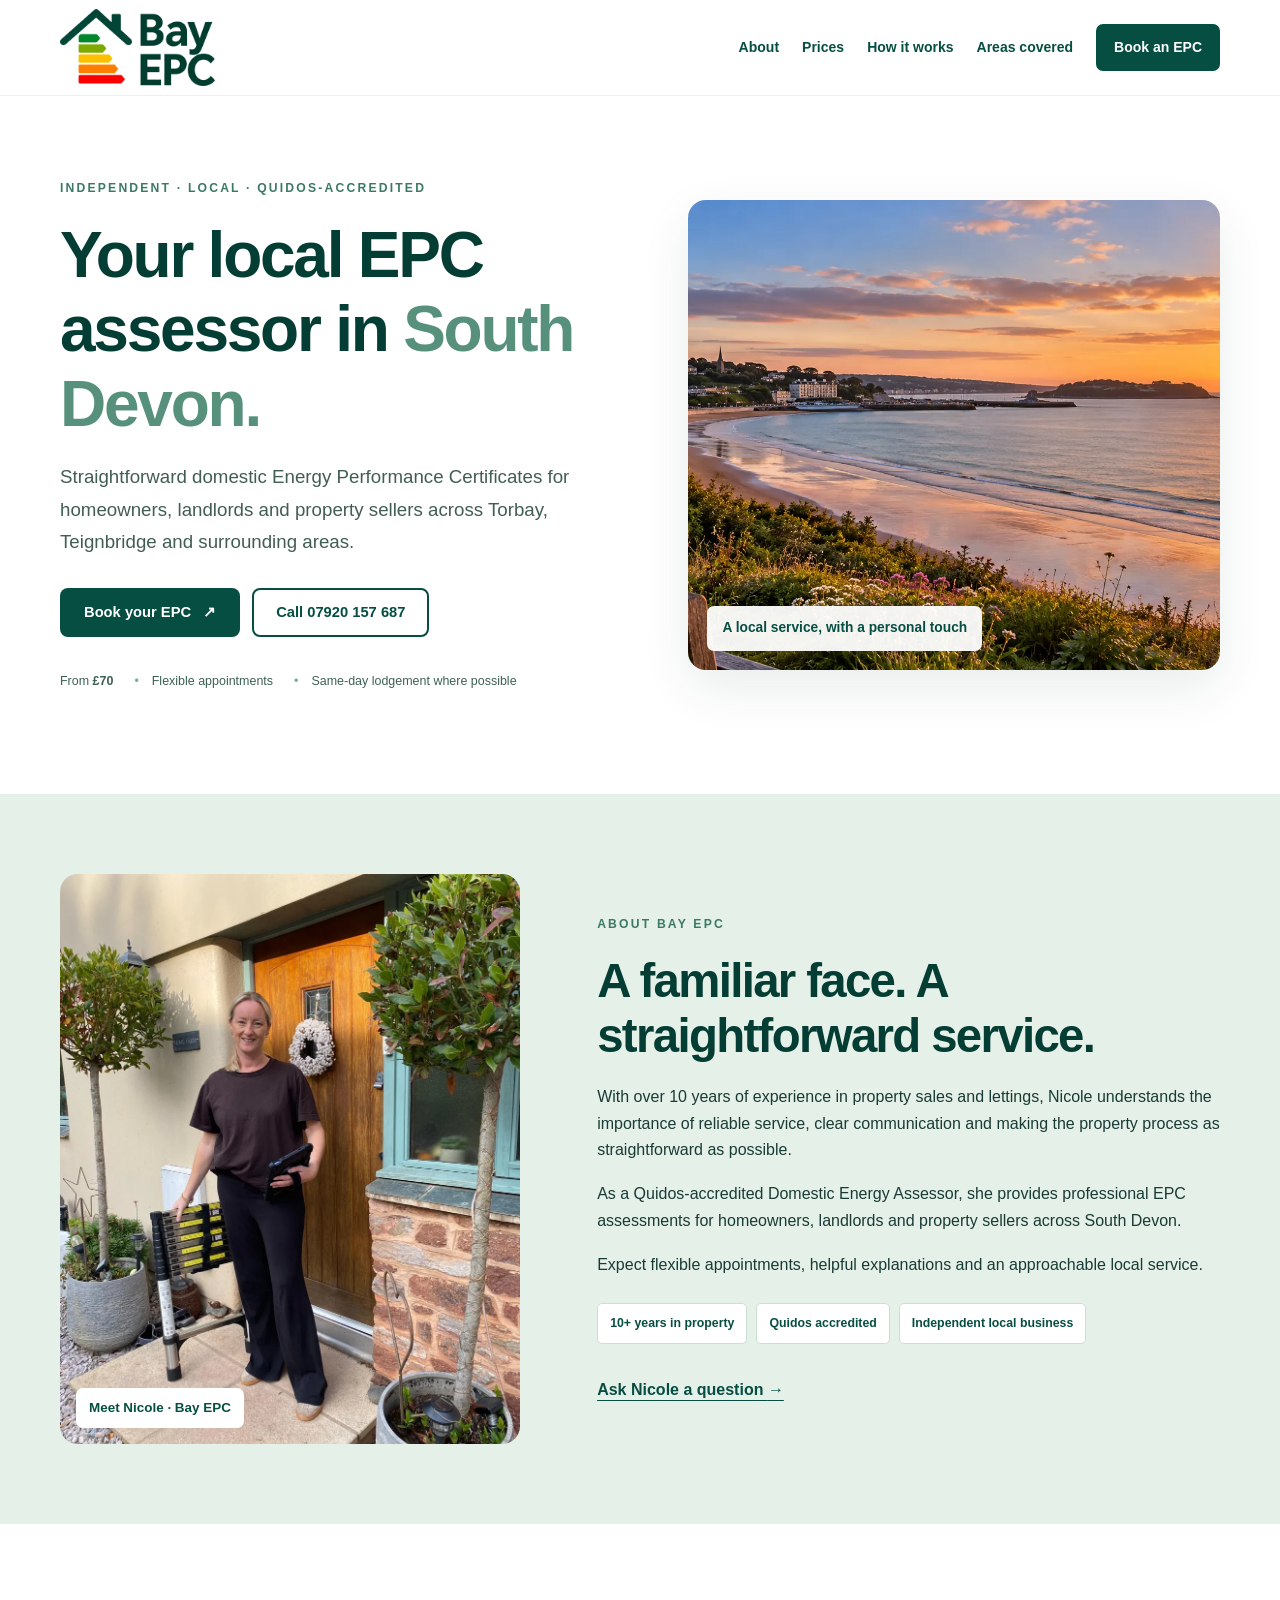
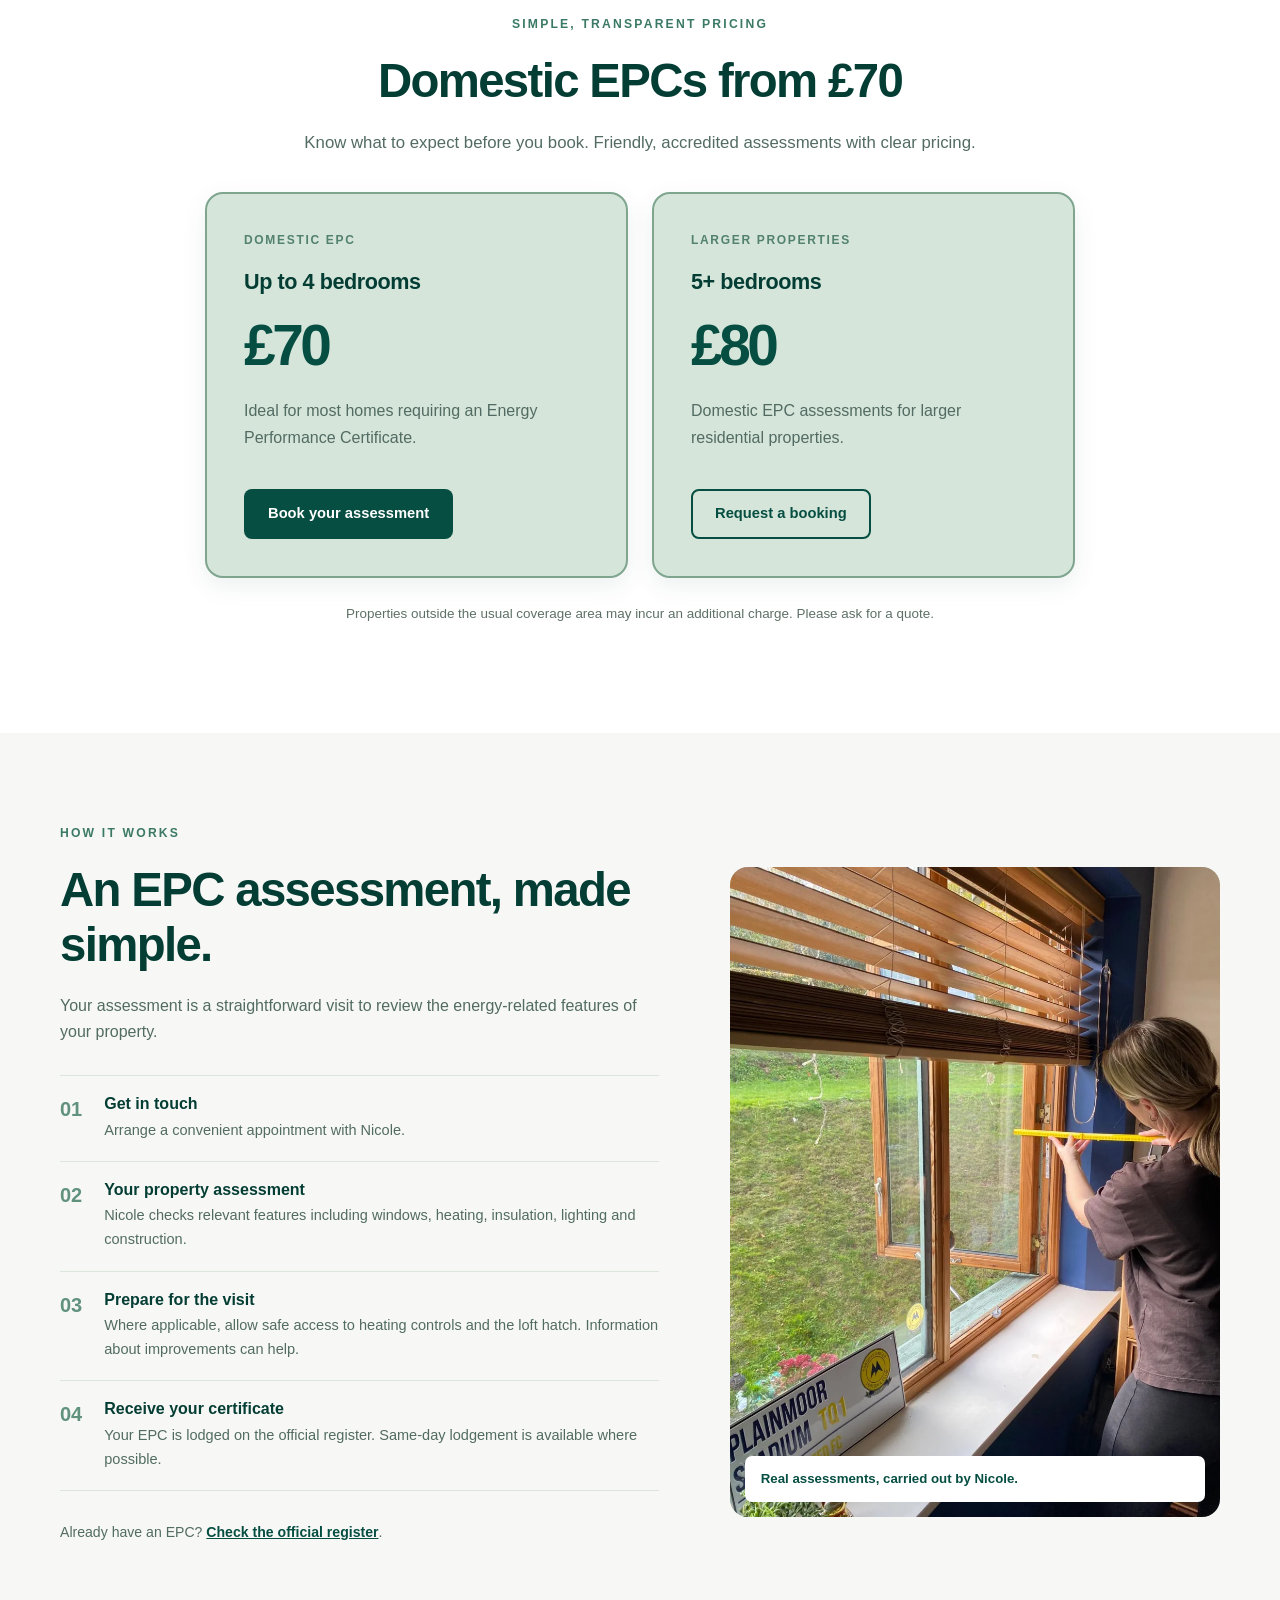
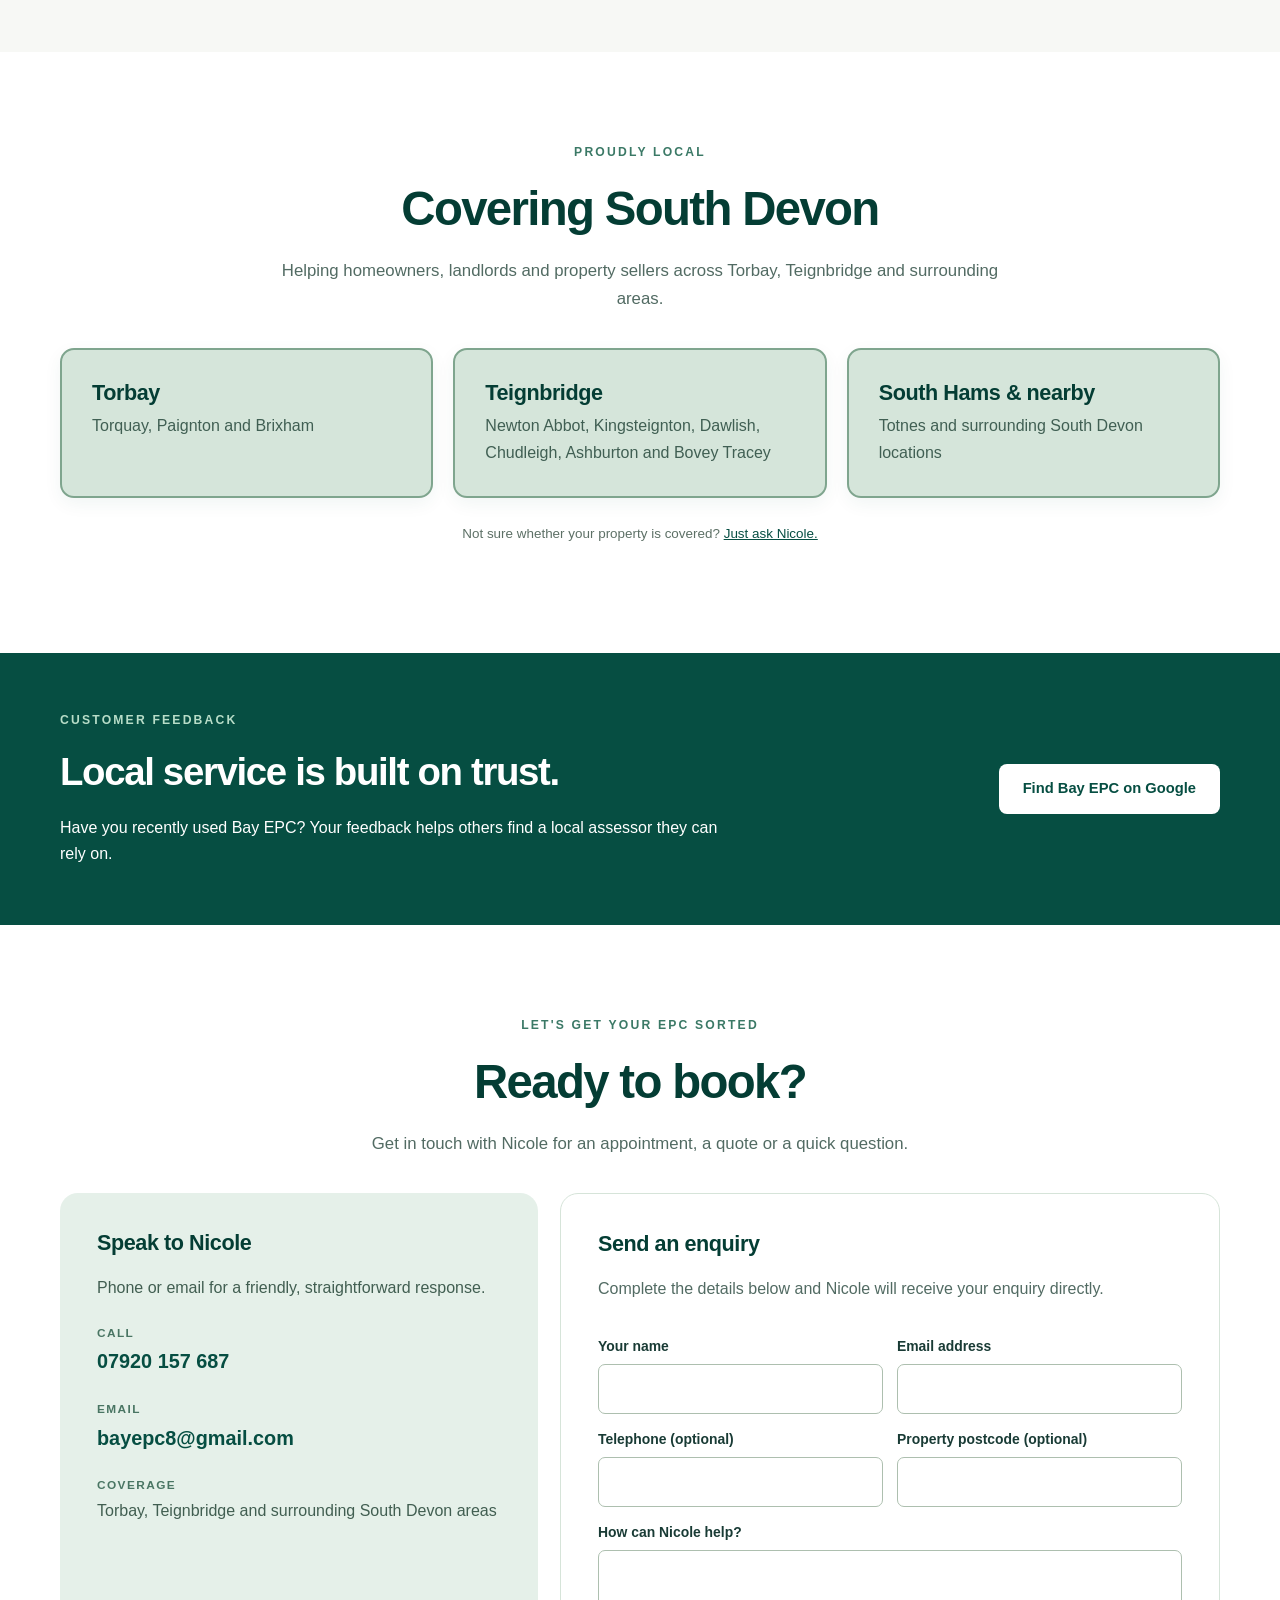
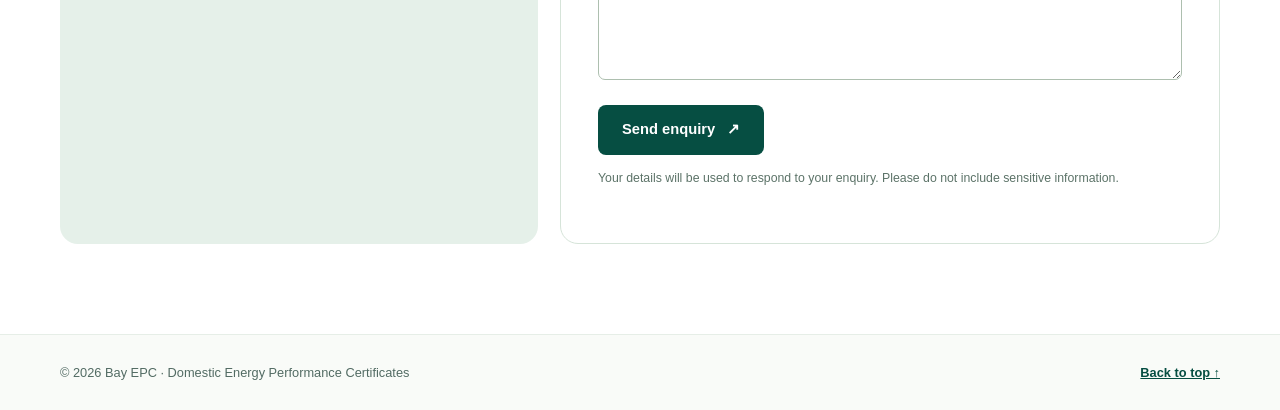
==== index.html @ a76212c8 "Update index.html" ====
<!doctype html>
<html lang="en-GB">
<head>
  <meta charset="utf-8">
  <meta name="viewport" content="width=device-width, initial-scale=1">
  <meta name="description" content="Bay EPC provides friendly, Quidos-accredited domestic Energy Performance Certificate assessments across Torbay, Teignbridge and South Devon. Prices from £70.">
  <meta name="theme-color" content="#064e42">
  <title>Domestic EPC Assessments in South Devon | Bay EPC</title>
  <link rel="icon" href="images/bay-epc-icon.png" type="image/png">
  <link rel="stylesheet" href="style.css?v=4">
</head>
<body>
  <a class="skip-link" href="#main">Skip to content</a>
  <header class="site-header" id="home">
    <div class="container nav-wrap">
      <a class="brand" href="#home" aria-label="Bay EPC, back to top">
        <img src="images/bay-epc-logo.png" alt="Bay EPC" width="255" height="120">
      </a>
      <nav class="nav" aria-label="Main navigation">
        <a href="#about">About</a>
        <a href="#services">Prices</a>
        <a href="#process">How it works</a>
        <a href="#areas">Areas covered</a>
        <a href="#contact" class="nav-cta">Book an EPC</a>
      </nav>
    </div>
  </header>

  <main id="main">
    <section class="hero container" aria-labelledby="hero-title">
      <div class="hero-content">
        <p class="eyebrow">Independent · Local · Quidos-accredited</p>
        <h1 id="hero-title">Your local EPC assessor in <span>South Devon.</span></h1>
        <p class="lead">Straightforward domestic Energy Performance Certificates for homeowners, landlords and property sellers across Torbay, Teignbridge and surrounding areas.</p>
        <div class="button-row">
          <a class="button button-primary" href="#contact">Book your EPC <span aria-hidden="true">↗</span></a>
          <a class="button button-outline" href="tel:07920157687">Call 07920 157 687</a>
        </div>
        <div class="trust-strip" aria-label="Why choose Bay EPC">
          <span>From <strong>£70</strong></span><span>Flexible appointments</span><span>Same-day lodgement where possible</span>
        </div>
      </div>
      <div class="hero-media">
        <img src="images/coastal-placeholder.webp" alt="Illustrative coastal scene, representing Bay EPC's South Devon service area" width="1400" height="788" fetchpriority="high">
        <div class="hero-media-label">A local service, with a personal touch</div>
      </div>
    </section>

    <section class="about-band" id="about" aria-labelledby="about-title">
      <div class="container split-section about-layout">
        <div class="photo-wrap about-photo">
          <img src="images/nicole-epc-assessor.webp" alt="Nicole from Bay EPC with her surveying equipment outside a property" loading="lazy" width="900" height="1200">
          <span class="photo-caption">Meet Nicole · Bay EPC</span>
        </div>
        <div class="split-copy">
          <p class="eyebrow">About Bay EPC</p>
          <h2 id="about-title">A familiar face. A straightforward service.</h2>
          <p>With over 10 years of experience in property sales and lettings, Nicole understands the importance of reliable service, clear communication and making the property process as straightforward as possible.</p>
          <p>As a Quidos-accredited Domestic Energy Assessor, she provides professional EPC assessments for homeowners, landlords and property sellers across South Devon.</p>
          <p>Expect flexible appointments, helpful explanations and an approachable local service.</p>
          <div class="chip-row"><span>10+ years in property</span><span>Quidos accredited</span><span>Independent local business</span></div>
          <a class="text-link" href="#contact">Ask Nicole a question <span aria-hidden="true">→</span></a>
        </div>
      </div>
    </section>

    <section class="section container" id="services" aria-labelledby="services-title">
      <div class="section-heading centred">
        <p class="eyebrow">Simple, transparent pricing</p>
        <h2 id="services-title">Domestic EPCs from £70</h2>
        <p>Know what to expect before you book. Friendly, accredited assessments with clear pricing.</p>
      </div>
      <div class="pricing-grid">
        <article class="price-card">
          <p class="card-kicker">Domestic EPC</p>
          <h3>Up to 4 bedrooms</h3>
          <p class="price">£70</p>
          <p>Ideal for most homes requiring an Energy Performance Certificate.</p>
          <a class="button button-primary" href="#contact">Book your assessment</a>
        </article>
        <article class="price-card">
          <p class="card-kicker">Larger properties</p>
          <h3>5+ bedrooms</h3>
          <p class="price">£80</p>
          <p>Domestic EPC assessments for larger residential properties.</p>
          <a class="button button-outline" href="#contact">Request a booking</a>
        </article>
      </div>
      <p class="fine-print centred">Properties outside the usual coverage area may incur an additional charge. Please ask for a quote.</p>
    </section>

    <section class="process-band" id="process" aria-labelledby="process-title">
      <div class="container process-layout">
        <div class="process-copy">
          <p class="eyebrow">How it works</p>
          <h2 id="process-title">An EPC assessment, made simple.</h2>
          <p>Your assessment is a straightforward visit to review the energy-related features of your property.</p>
          <ol class="steps">
            <li><span class="step-number">01</span><div><h3>Get in touch</h3><p>Arrange a convenient appointment with Nicole.</p></div></li>
            <li><span class="step-number">02</span><div><h3>Your property assessment</h3><p>Nicole checks relevant features including windows, heating, insulation, lighting and construction.</p></div></li>
            <li><span class="step-number">03</span><div><h3>Prepare for the visit</h3><p>Where applicable, allow safe access to heating controls and the loft hatch. Information about improvements can help.</p></div></li>
            <li><span class="step-number">04</span><div><h3>Receive your certificate</h3><p>Your EPC is lodged on the official register. Same-day lodgement is available where possible.</p></div></li>
          </ol>
          <p class="register-note">Already have an EPC? <a href="https://www.gov.uk/find-energy-certificate" target="_blank" rel="noopener noreferrer">Check the official register</a>.</p>
        </div>
        <figure class="photo-wrap process-photo">
          <img src="images/epc-window-assessment.webp" alt="Nicole measuring a window during a domestic EPC assessment" loading="lazy" width="900" height="1200">
          <figcaption>Real assessments, carried out by Nicole.</figcaption>
        </figure>
      </div>
    </section>

    <section class="section container" id="areas" aria-labelledby="areas-title">
      <div class="section-heading centred">
        <p class="eyebrow">Proudly local</p>
        <h2 id="areas-title">Covering South Devon</h2>
        <p>Helping homeowners, landlords and property sellers across Torbay, Teignbridge and surrounding areas.</p>
      </div>
      <div class="areas-grid">
        <article><h3>Torbay</h3><p>Torquay, Paignton and Brixham</p></article>
        <article><h3>Teignbridge</h3><p>Newton Abbot, Kingsteignton, Dawlish, Chudleigh, Ashburton and Bovey Tracey</p></article>
        <article><h3>South Hams & nearby</h3><p>Totnes and surrounding South Devon locations</p></article>
      </div>
      <p class="fine-print centred">Not sure whether your property is covered? <a href="#contact">Just ask Nicole.</a></p>
    </section>

    <section class="reviews-band" id="reviews" aria-labelledby="reviews-title">
      <div class="container reviews-layout">
        <div><p class="eyebrow eyebrow-light">Customer feedback</p><h2 id="reviews-title">Local service is built on trust.</h2><p>Have you recently used Bay EPC? Your feedback helps others find a local assessor they can rely on.</p></div>
<a class="button button-light" href="https://maps.app.goo.gl/qi7VCriwo7kZbxadA" target="_blank" rel="noopener noreferrer">Find Bay EPC on Google</a>
      </div>
    </section>

    <section class="section container contact" id="contact" aria-labelledby="contact-title">
      <div class="section-heading centred">
        <p class="eyebrow">Let's get your EPC sorted</p>
        <h2 id="contact-title">Ready to book?</h2>
        <p>Get in touch with Nicole for an appointment, a quote or a quick question.</p>
      </div>
      <div class="contact-grid">
        <div class="contact-card">
          <h3>Speak to Nicole</h3>
          <p>Phone or email for a friendly, straightforward response.</p>
          <p class="contact-label">Call</p><p><a class="contact-detail" href="tel:07920157687">07920 157 687</a></p>
          <p class="contact-label">Email</p><p><a class="contact-detail" href="mailto:bayepc8@gmail.com">bayepc8@gmail.com</a></p>
          <p class="contact-label">Coverage</p><p>Torbay, Teignbridge and surrounding South Devon areas</p>
        </div>
        <div class="enquiry-card">
          <h3>Send an enquiry</h3>
          <p>Complete the details below and Nicole will receive your enquiry directly.</p>
          <form id="enquiry-form" action="https://formspree.io/f/mvkkwnjk" method="POST">
            <div class="field-row"><div><label for="name">Your name</label><input id="name" name="name" autocomplete="name" required></div><div><label for="email">Email address</label><input id="email" name="email" type="email" autocomplete="email" required></div></div>
            <div class="field-row"><div><label for="phone">Telephone (optional)</label><input id="phone" name="phone" autocomplete="tel"></div><div><label for="postcode">Property postcode (optional)</label><input id="postcode" name="postcode" autocomplete="postal-code"></div></div>
            <label for="message">How can Nicole help?</label><textarea id="message" name="message" rows="4" required></textarea>
            <button class="button button-primary" type="submit">Send enquiry <span aria-hidden="true">↗</span></button>
            <p class="form-note">Your details will be used to respond to your enquiry. Please do not include sensitive information.</p>
          </form>
        </div>
      </div>
    </section>
  </main>

  <footer class="site-footer"><div class="container footer-inner"><span>© <span id="year">2026</span> Bay EPC · Domestic Energy Performance Certificates</span><a href="#home">Back to top ↑</a></div></footer>
  <script>
    document.getElementById('year').textContent = new Date().getFullYear();

  </script>
</body>
</html>
---- style.css ----
:root{--forest:#064e42;--forest-dark:#043d34;--ink:#193b35;--muted:#526b63;--eucalyptus:#e5f0e9;--warm:#f7f8f5;--border:#d6e4d9;--white:#fff;--radius:18px}
*,*::before,*::after{box-sizing:border-box}
html{scroll-behavior:smooth;scroll-padding-top:104px}
body{margin:0;color:var(--ink);background:#fff;font-family:Arial,Helvetica,sans-serif;line-height:1.65;-webkit-font-smoothing:antialiased}
a{color:var(--forest)}a:hover{text-decoration-thickness:2px}img{max-width:100%;display:block}h1,h2,h3{color:var(--forest-dark);line-height:1.16;letter-spacing:-.035em;margin:0 0 20px}h1{font-size:clamp(2.5rem,5vw,4.7rem)}h2{font-size:clamp(2rem,3.7vw,3.25rem)}h3{font-size:1.35rem;letter-spacing:-.02em}p{margin:0 0 18px}.container{width:min(1160px,calc(100% - 56px));margin-inline:auto}.skip-link{position:absolute;left:12px;top:-80px;background:#fff;padding:12px;z-index:20}.skip-link:focus{top:12px}
.site-header{background:#fff;border-bottom:1px solid #edf0eb;position:relative;z-index:5}.nav-wrap{display:flex;align-items:center;justify-content:space-between;gap:28px;min-height:95px}.brand{display:block;flex:none;width:155px}.brand img{width:100%;height:auto}.nav{display:flex;align-items:center;justify-content:flex-end;flex-wrap:wrap;gap:clamp(10px,1.8vw,27px)}.nav a{font-size:14px;font-weight:700;text-decoration:none;white-space:nowrap}.nav a:not(.nav-cta):hover{text-decoration:underline}.nav .nav-cta{background:var(--forest);color:#fff;padding:12px 18px;border-radius:7px}.nav .nav-cta:hover{background:var(--forest-dark)}
.hero{display:grid;grid-template-columns:1.03fr .97fr;align-items:center;gap:clamp(30px,5vw,72px);padding-block:68px 88px}.hero-content{padding-block:14px}.eyebrow{font-size:.76rem;text-transform:uppercase;letter-spacing:.18em;color:#3b7966;font-weight:800;margin-bottom:20px}.hero h1 span{color:#57917b}.lead{font-size:1.17rem;line-height:1.75;color:#425d53;max-width:560px}.button-row{display:flex;gap:12px;align-items:center;flex-wrap:wrap;margin-top:29px}.button{display:inline-flex;justify-content:center;align-items:center;gap:12px;min-height:48px;padding:13px 22px;border-radius:8px;font-weight:700;font-size:.92rem;text-decoration:none;border:2px solid transparent;cursor:pointer;font-family:inherit;line-height:1.3;text-align:center}.button-primary{background:var(--forest);color:#fff}.button-primary:hover{background:var(--forest-dark);color:#fff}.button-outline{color:var(--forest);border-color:var(--forest);background:transparent}.button-outline:hover{background:#eef5f0}.trust-strip{display:flex;align-items:center;gap:12px 21px;flex-wrap:wrap;margin-top:34px;font-size:.78rem;color:#3d6154}.trust-strip span{position:relative}.trust-strip span+span::before{content:'•';margin-right:13px;color:#74aa91}.hero-media{height:470px;overflow:hidden;border-radius:var(--radius);position:relative;background:var(--eucalyptus);box-shadow:0 18px 50px rgba(7,59,45,.09)}.hero-media img{width:100%;height:100%;object-fit:cover}.hero-media-label{position:absolute;bottom:19px;left:19px;background:rgba(255,255,255,.94);color:var(--forest);font-size:.86rem;font-weight:700;border-radius:7px;padding:11px 15px}
.about-band{background:var(--eucalyptus);padding-block:80px}.split-section{display:grid;grid-template-columns:.85fr 1.15fr;align-items:center;gap:clamp(35px,6vw,90px)}.photo-wrap{position:relative;overflow:hidden;border-radius:var(--radius);margin:0;background:#d3e2d8}.about-photo{height:570px}.photo-wrap img{width:100%;height:100%;object-fit:cover;object-position:center 36%}.photo-caption{position:absolute;bottom:16px;left:16px;background:#fff;border-radius:7px;padding:9px 13px;color:var(--forest);font-weight:700;font-size:.84rem}.split-copy p:not(.eyebrow){font-size:1rem}.chip-row{display:flex;flex-wrap:wrap;gap:9px;margin:25px 0}.chip-row span{background:#fff;border:1px solid #cddfd2;border-radius:5px;padding:9px 12px;color:var(--forest);font-size:.77rem;font-weight:700}.text-link{display:inline-block;margin-top:8px;font-weight:800;text-underline-offset:5px}
.section{padding-block:90px}.section-heading{max-width:720px;margin:0 auto 36px}.section-heading.centred,.centred{text-align:center}.section-heading>p:not(.eyebrow){color:var(--muted);font-size:1.05rem}.pricing-grid{display:grid;grid-template-columns:repeat(2,minmax(0,1fr));gap:24px;max-width:870px;margin:0 auto}.price-card{background:#fff;border:1px solid #c4d7ca;border-radius:var(--radius);padding:37px;box-shadow:0 8px 30px rgba(5,60,40,.045)}.card-kicker{font-size:.75rem;letter-spacing:.14em;color:#52816e;text-transform:uppercase;font-weight:800}.price-card h3{margin-bottom:10px}.price-card .price{font-size:3.55rem;letter-spacing:-.06em;font-weight:800;color:var(--forest);line-height:1.2;margin:18px 0}.price-card>p:not(.card-kicker):not(.price){min-height:58px;color:var(--muted)}.price-card .button{margin-top:15px}.fine-print{font-size:.84rem;color:#5d7066;margin-top:25px}
.process-band{background:var(--warm);padding-block:90px}.process-layout{display:grid;grid-template-columns:1.1fr .9fr;align-items:center;gap:clamp(35px,5.5vw,78px)}.process-copy>p:not(.eyebrow){color:var(--muted)}.steps{list-style:none;margin:30px 0;padding:0}.steps li{display:flex;gap:22px;border-top:1px solid #dae6dc;padding:19px 0}.steps li:last-child{border-bottom:1px solid #dae6dc}.step-number{font-weight:800;font-size:1.25rem;color:#61927e;line-height:1.4}.steps h3{font-size:1rem;letter-spacing:0;margin:0 0 4px}.steps p{font-size:.91rem;color:var(--muted);margin:0}.process-photo{height:650px}.process-photo img{object-position:center 30%}.process-photo figcaption{position:absolute;bottom:15px;left:15px;right:15px;background:#fff;padding:12px 16px;border-radius:7px;color:var(--forest);font-size:.83rem;font-weight:700}.register-note{font-size:.88rem}.register-note a{font-weight:700}
.areas-grid{display:grid;grid-template-columns:repeat(3,minmax(0,1fr));gap:20px}.areas-grid article{background:var(--eucalyptus);border:1px solid #d0e2d5;border-radius:14px;padding:30px}.areas-grid h3{margin-bottom:8px}.areas-grid p{color:#405f53;margin:0}.reviews-band{background:var(--forest);color:#fff;padding-block:57px}.reviews-layout{display:flex;align-items:center;justify-content:space-between;gap:40px}.reviews-layout>div{max-width:670px}.reviews-layout h2,.reviews-layout p{color:#fff}.reviews-layout h2{font-size:clamp(1.8rem,3vw,2.7rem)}.reviews-layout p:last-child{margin:0}.eyebrow-light{color:#b8ddc8!important}.button-light{background:#fff;color:var(--forest)}.button-light:hover{background:var(--eucalyptus)}
.contact-grid{display:grid;grid-template-columns:.84fr 1.16fr;gap:22px}.contact-card,.enquiry-card{padding:37px;border-radius:var(--radius)}.contact-card{background:var(--eucalyptus)}.enquiry-card{border:1px solid var(--border);background:#fff}.contact-card>p{color:#415e51}.contact-label{font-size:.74rem;letter-spacing:.12em;text-transform:uppercase;font-weight:800;color:#497563!important;margin:22px 0 2px}.contact-detail{font-size:1.24rem;font-weight:800;text-decoration:none;overflow-wrap:anywhere}.enquiry-card>p{color:var(--muted)}.enquiry-card label{font-weight:700;font-size:.87rem;display:block;margin:14px 0 6px}.field-row{display:grid;grid-template-columns:1fr 1fr;gap:14px}.enquiry-card input,.enquiry-card textarea{width:100%;font:inherit;background:#fff;border:1px solid #adbfaf;border-radius:7px;padding:11px 12px;color:var(--ink)}.enquiry-card input:focus,.enquiry-card textarea:focus{outline:2px solid #408b72;outline-offset:2px}.enquiry-card button{margin-top:17px}.form-note{font-size:.77rem;color:#5c7368;margin-top:13px}
.site-footer{border-top:1px solid #e6eee7;background:#f9fbf8}.footer-inner{display:flex;align-items:center;justify-content:space-between;gap:20px;min-height:75px;font-size:.8rem;color:var(--muted)}.footer-inner a{font-weight:700;white-space:nowrap}
@media(max-width:950px){.nav-wrap{align-items:flex-start;padding-block:18px;flex-direction:column;gap:10px}.nav{justify-content:flex-start}.hero{grid-template-columns:1fr 1fr}.hero-media{height:415px}.about-photo{height:490px}.process-photo{height:600px}.split-section,.process-layout{gap:30px}}
@media(max-width:700px){.container{width:min(100% - 34px,540px)}.nav-wrap{align-items:center}.brand{width:140px}.nav{justify-content:center;gap:7px 14px}.nav a{font-size:12px}.nav .nav-cta{padding:8px 11px}.hero{padding-block:40px 55px;grid-template-columns:1fr;gap:30px}.hero-media{height:290px}.hero h1{font-size:clamp(2.35rem,9vw,3.3rem)}.lead{font-size:1.03rem}.trust-strip{margin-top:22px}.about-band,.process-band{padding-block:55px}.split-section,.process-layout{grid-template-columns:1fr}.about-photo{height:450px;max-width:460px;width:100%;margin:auto}.process-photo{height:460px;max-width:460px;width:100%;margin:auto}.process-copy{order:0}.process-photo{order:1}.section{padding-block:62px}.pricing-grid,.contact-grid{grid-template-columns:1fr}.price-card,.contact-card,.enquiry-card{padding:26px}.price-card>p:not(.card-kicker):not(.price){min-height:0}.areas-grid{grid-template-columns:1fr}.reviews-layout{align-items:flex-start;flex-direction:column;gap:20px}.reviews-band{padding-block:48px}.field-row{grid-template-columns:1fr;gap:0}.footer-inner{flex-direction:column;justify-content:center;text-align:center;padding-block:18px;gap:8px}}
@media(prefers-reduced-motion:reduce){html{scroll-behavior:auto}}
/* More visible pricing and location cards */

.price-card {
  background: #eef4ef;
  border: 2px solid #8eae9c;
  box-shadow: 0 8px 24px rgba(6, 78, 66, 0.08);
}

.areas-grid article {
  background: #dcebe0;
  border: 2px solid #8eae9c;
  box-shadow: 0 6px 18px rgba(6, 78, 66, 0.06);
}
.price-card,
.areas-grid article {
  background-color: #d5e5da;
  border: 2px solid #7fa58e;
}
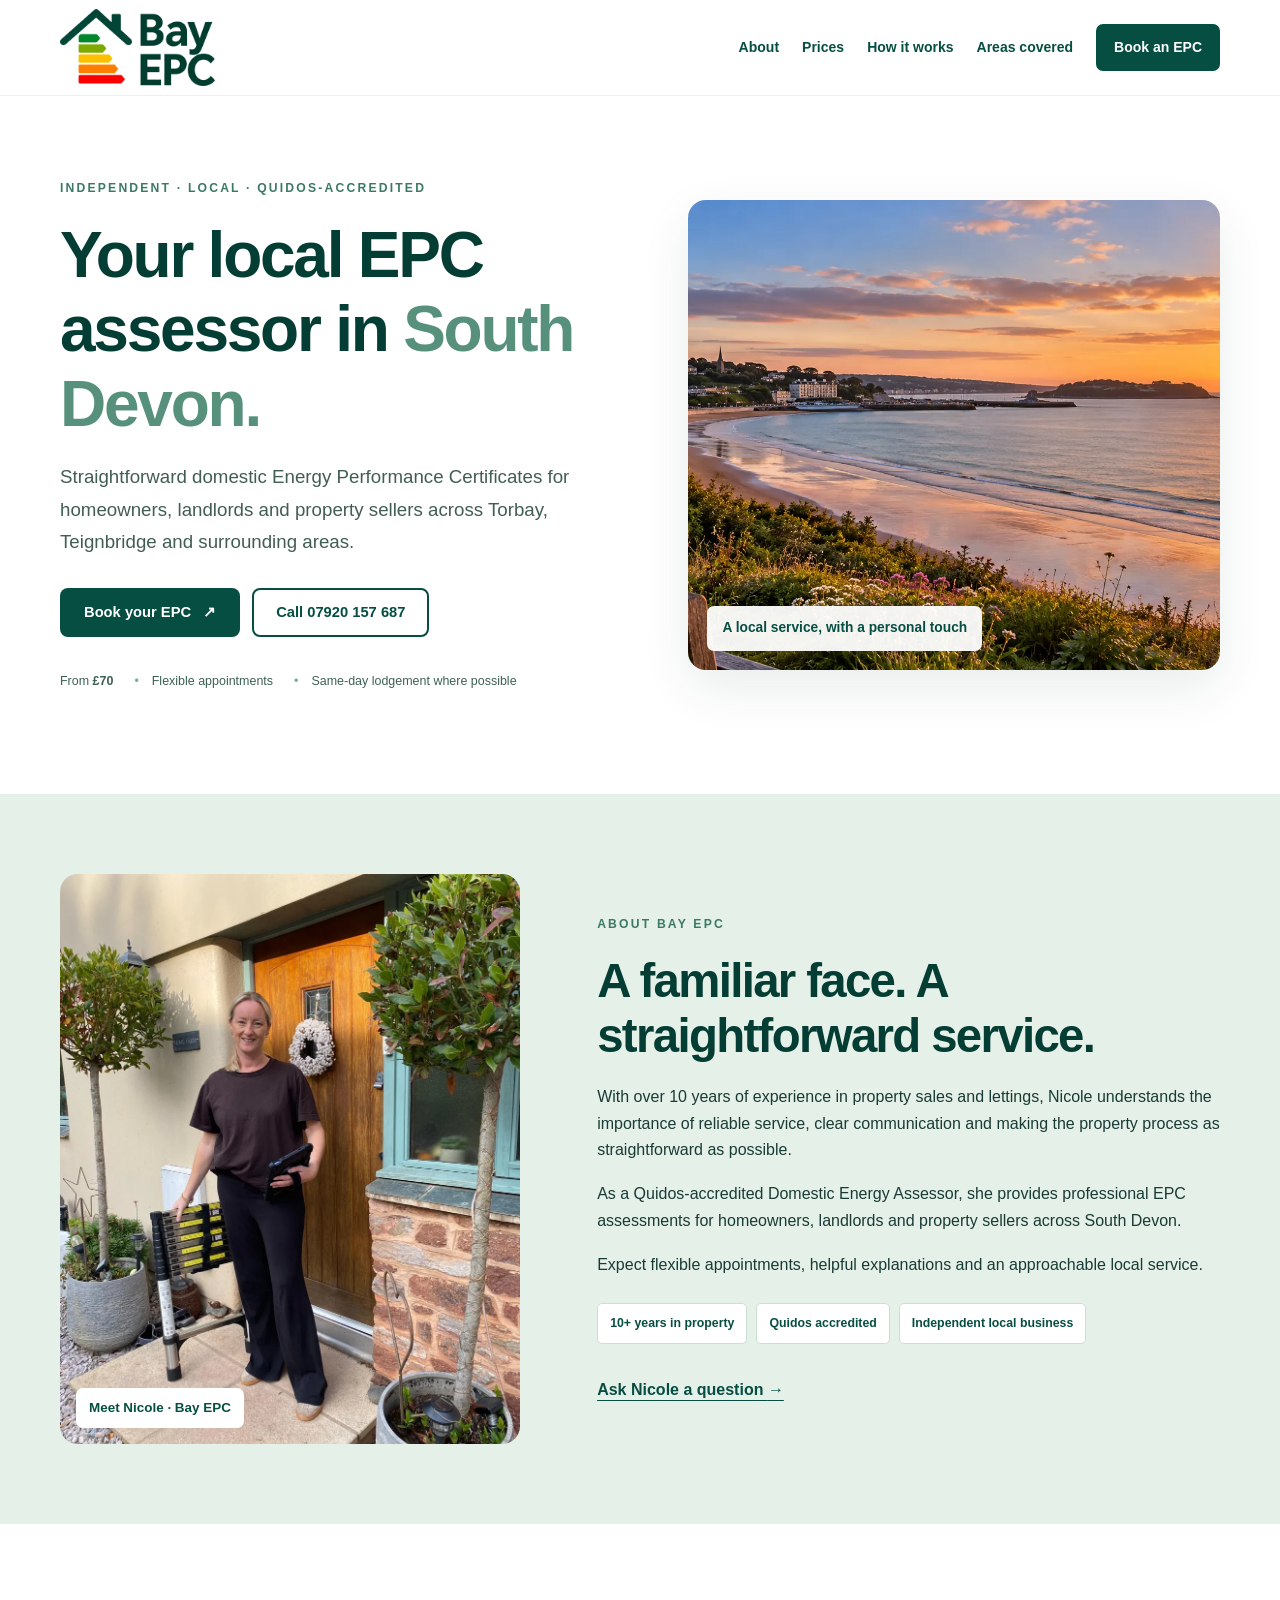
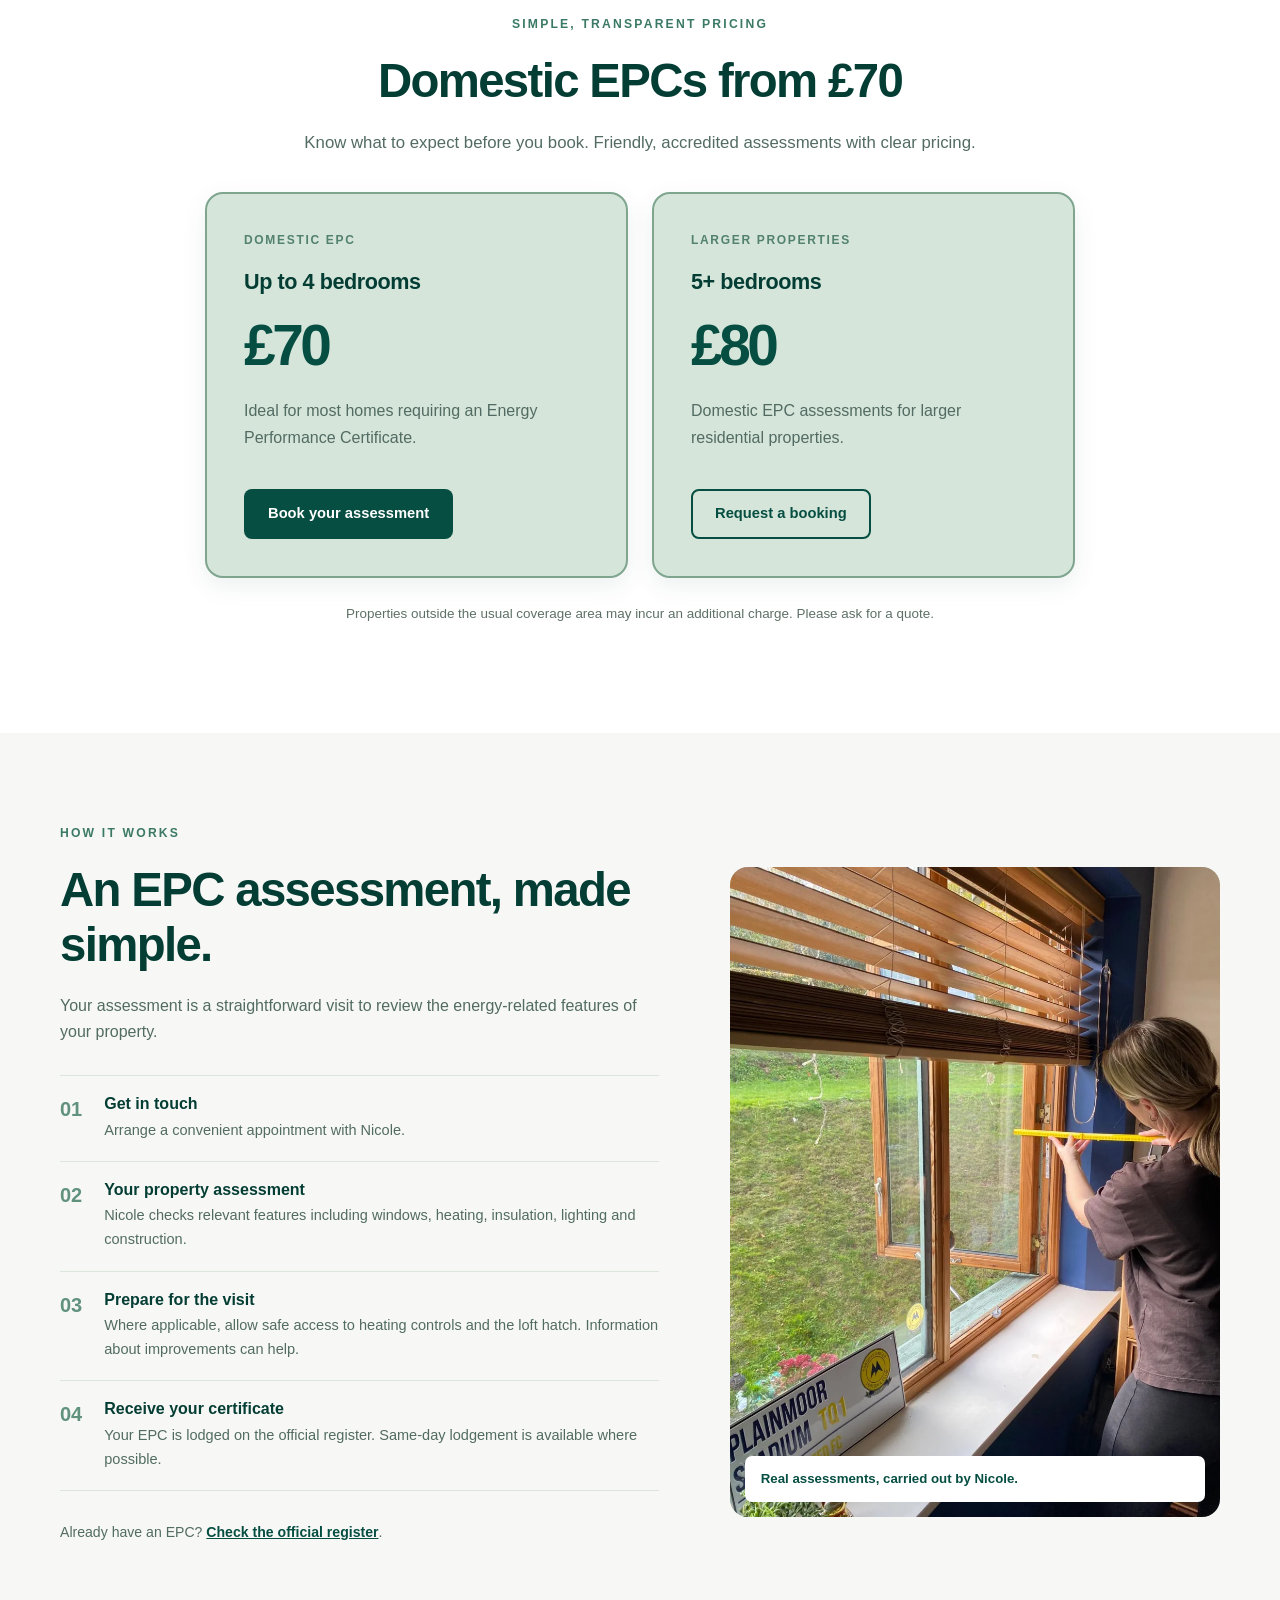
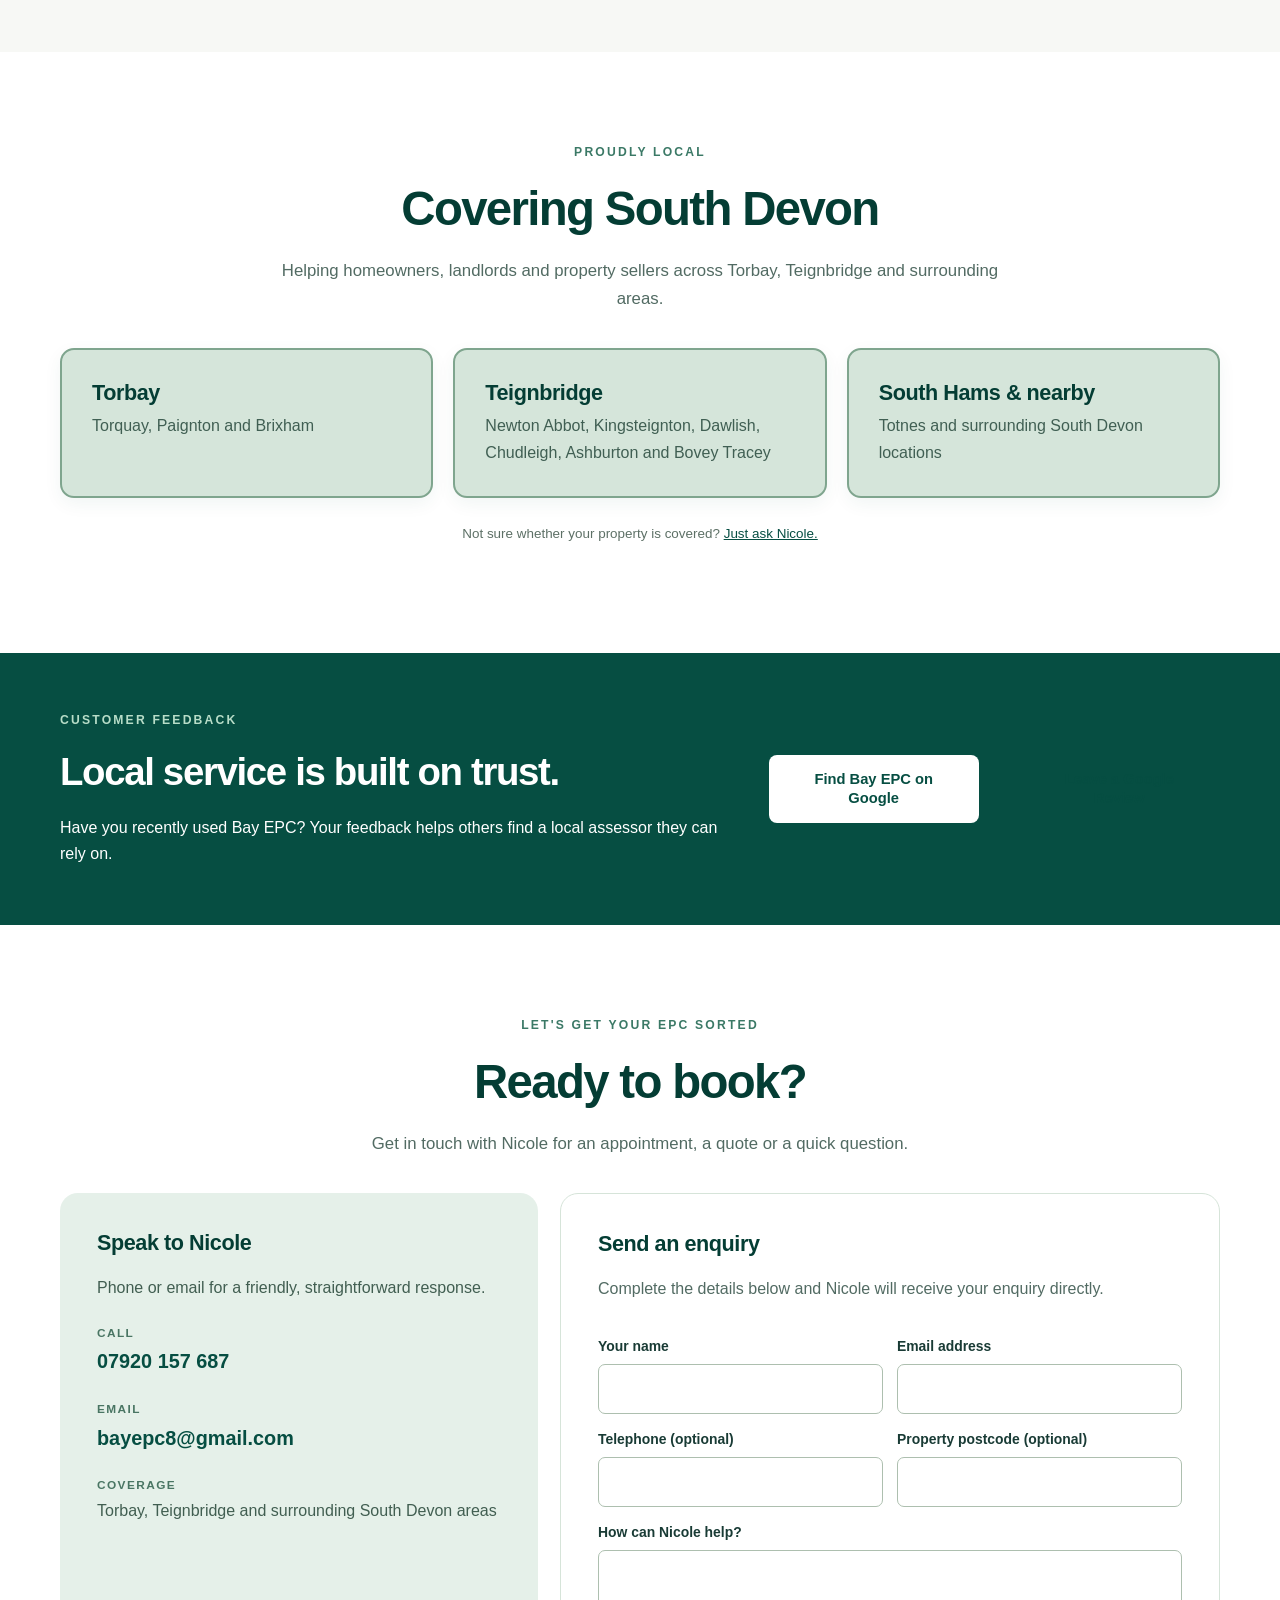
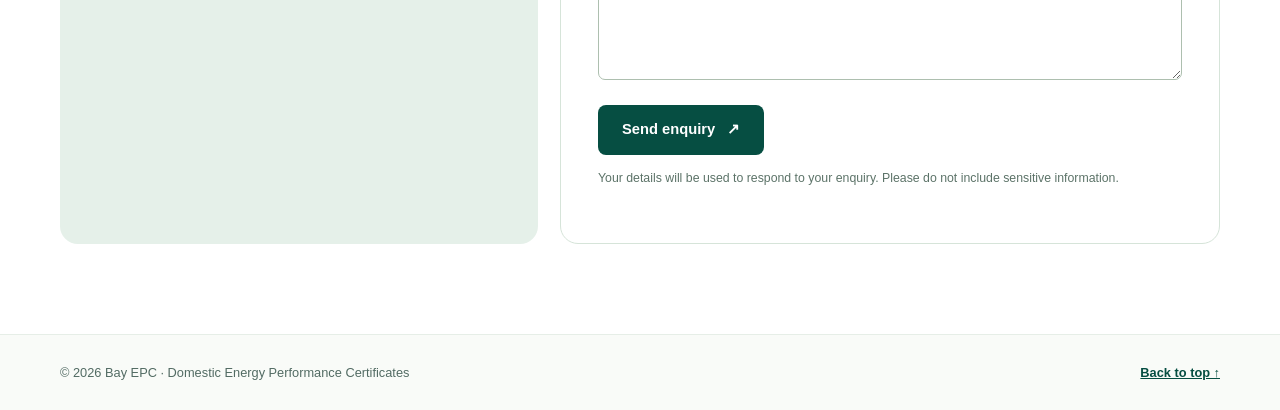
==== commit 844ba9dc: "Update index.html" ====
--- a/index.html
+++ b/index.html
@@ -128,6 +128,7 @@
       <div class="container reviews-layout">
         <div><p class="eyebrow eyebrow-light">Customer feedback</p><h2 id="reviews-title">Local service is built on trust.</h2><p>Have you recently used Bay EPC? Your feedback helps others find a local assessor they can rely on.</p></div>
 <a class="button button-light" href="https://maps.app.goo.gl/qi7VCriwo7kZbxadA" target="_blank" rel="noopener noreferrer">Find Bay EPC on Google</a>
+        <a class="button button-secondary" href="https://g.page/r/CdBarap-dQV3EBM/review" target="_blank" rel="noopener noreferrer">Leave a Google Review</a>
       </div>
     </section>
 
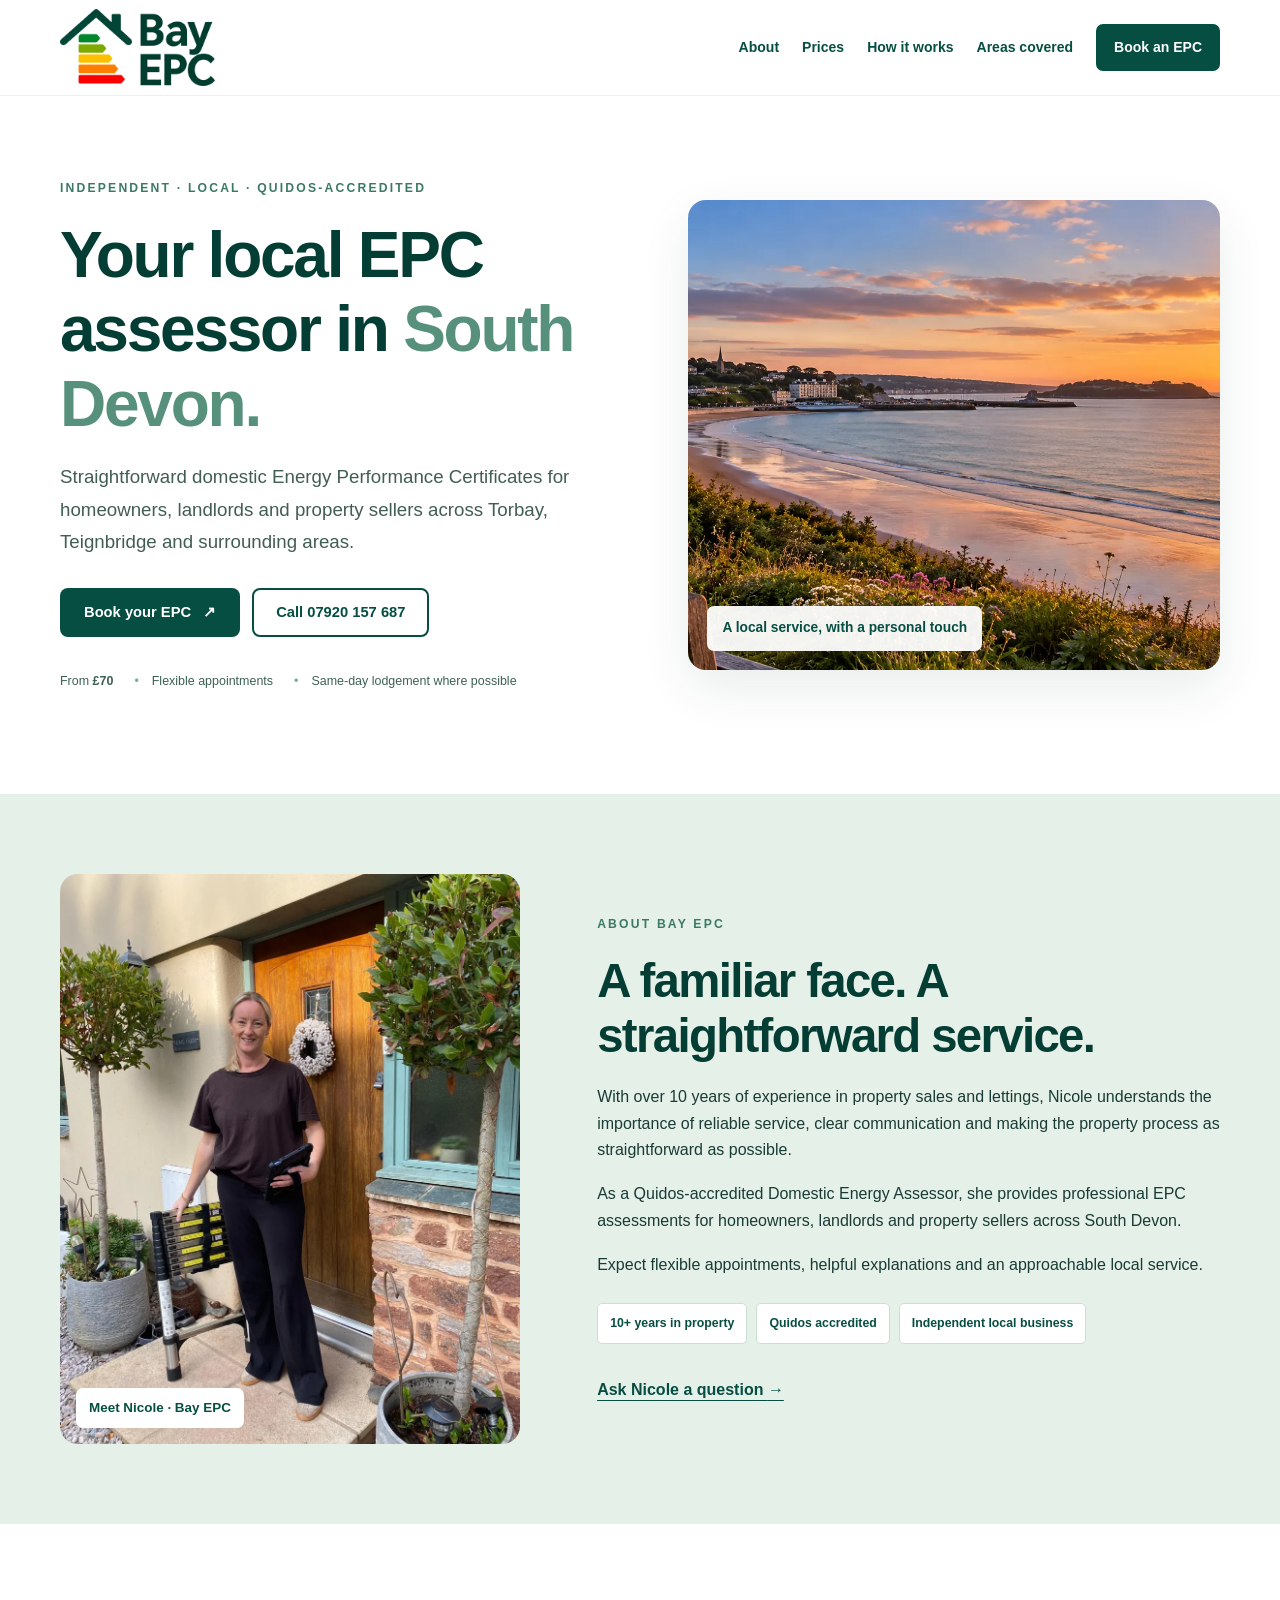
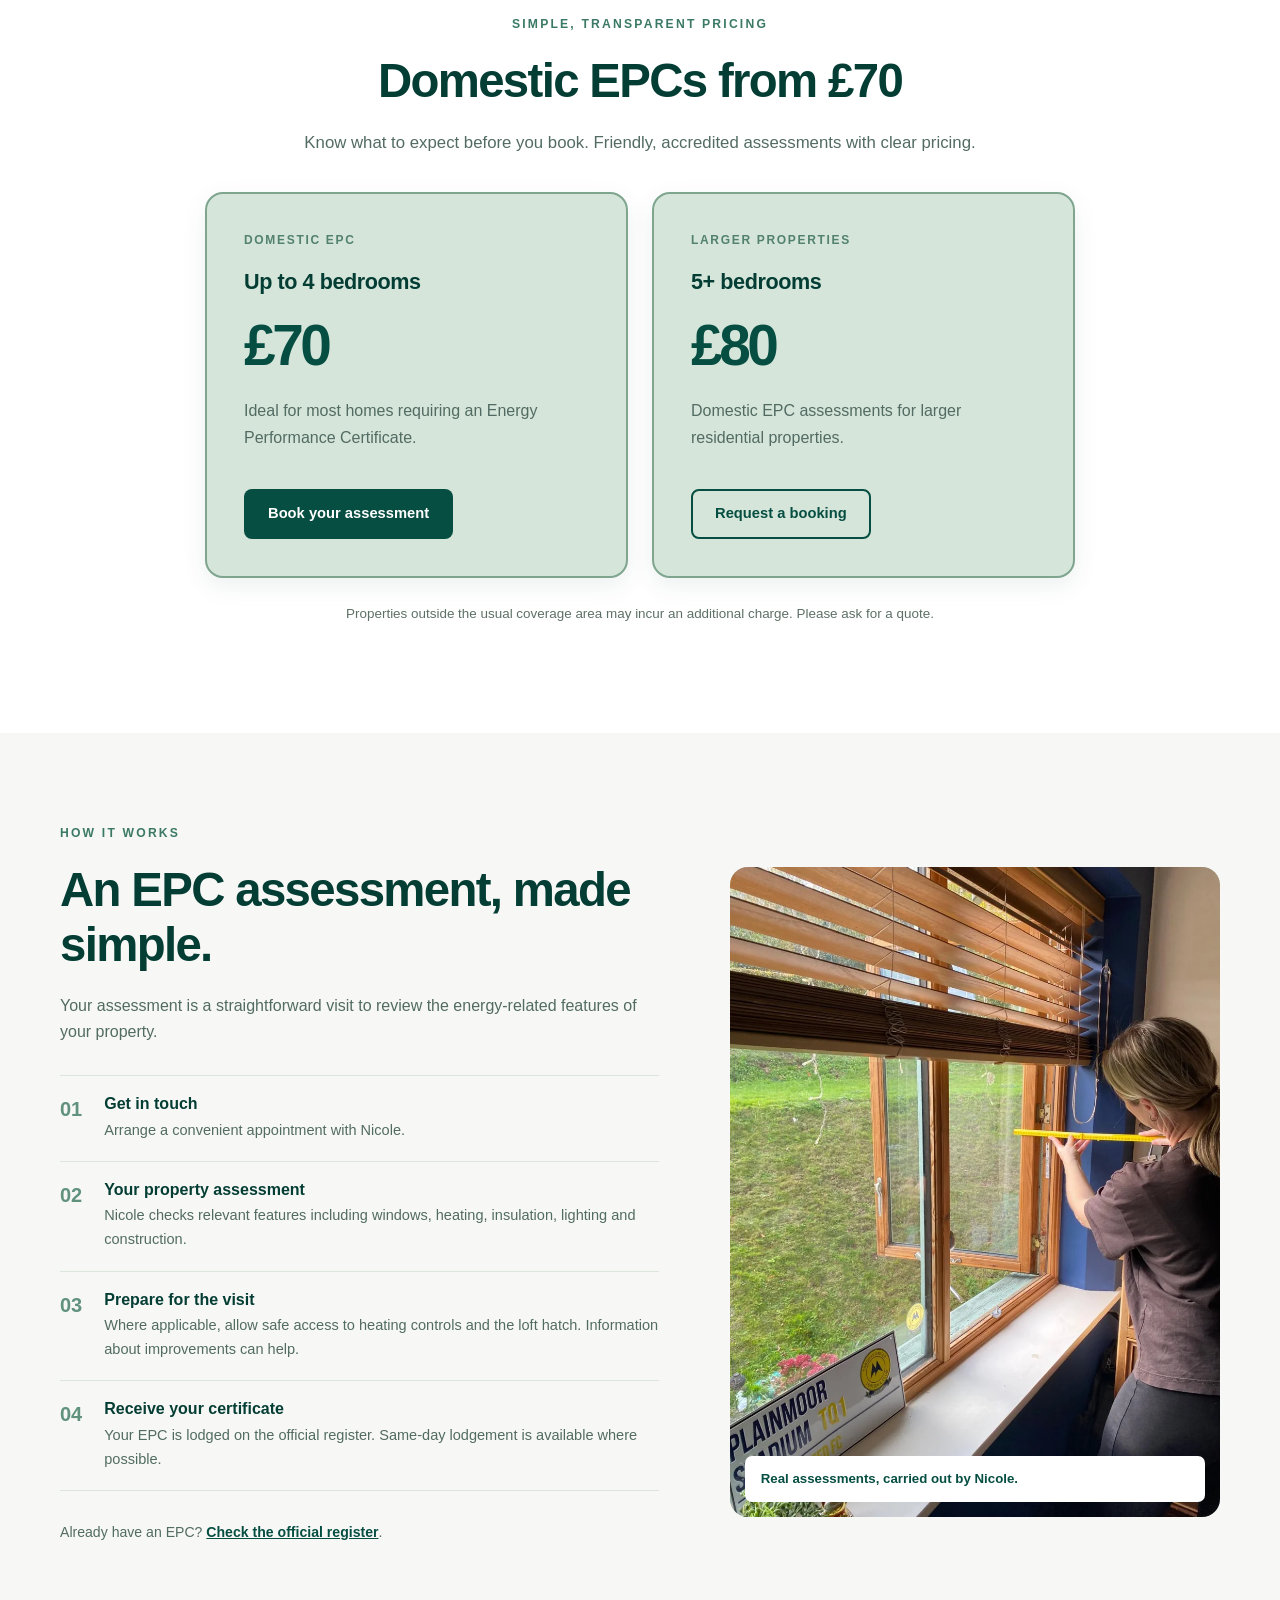
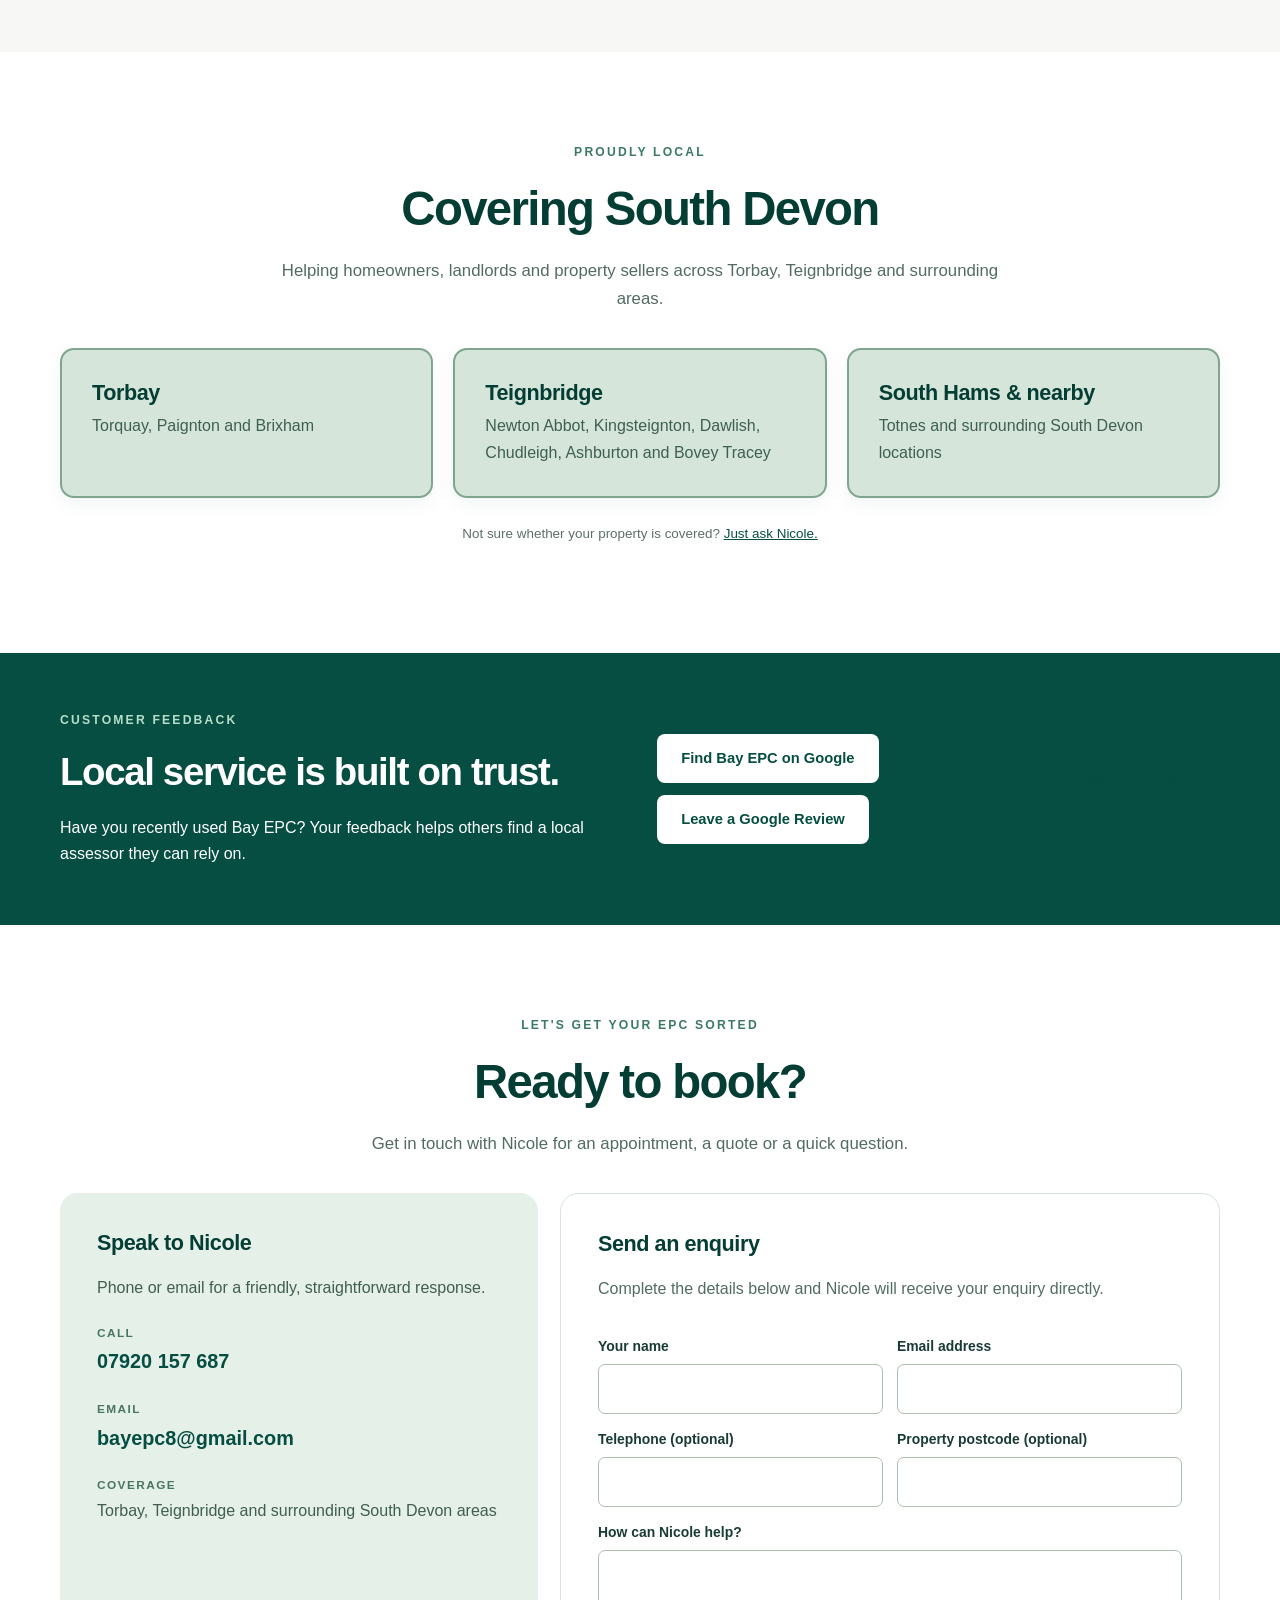
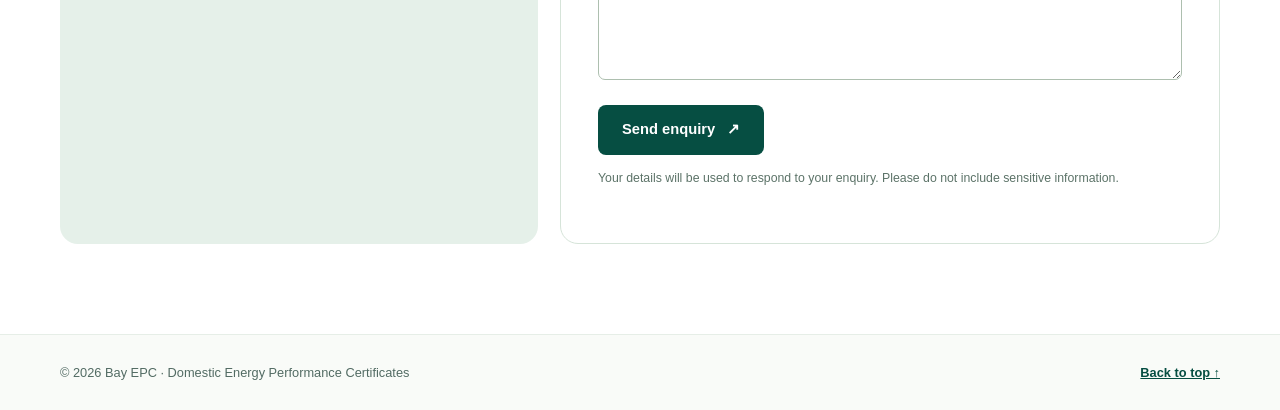
==== commit 957ccd9f: "Update index.html" ====
--- a/index.html
+++ b/index.html
@@ -127,7 +127,21 @@
     <section class="reviews-band" id="reviews" aria-labelledby="reviews-title">
       <div class="container reviews-layout">
         <div><p class="eyebrow eyebrow-light">Customer feedback</p><h2 id="reviews-title">Local service is built on trust.</h2><p>Have you recently used Bay EPC? Your feedback helps others find a local assessor they can rely on.</p></div>
-<a class="button button-light" href="https://maps.app.goo.gl/qi7VCriwo7kZbxadA" target="_blank" rel="noopener noreferrer">Find Bay EPC on Google</a>
+<div class="button-row" style="margin-top:0">
+  <a class="button button-light"
+     href="https://maps.app.goo.gl/qi7VCriwo7kZbxadA"
+     target="_blank"
+     rel="noopener noreferrer">
+    Find Bay EPC on Google
+  </a>
+
+  <a class="button button-light"
+     href="https://g.page/r/CdBarap-dQV3EBM/review"
+     target="_blank"
+     rel="noopener noreferrer">
+    Leave a Google Review
+  </a>
+</div>
         <a class="button button-secondary" href="https://g.page/r/CdBarap-dQV3EBM/review" target="_blank" rel="noopener noreferrer">Leave a Google Review</a>
       </div>
     </section>
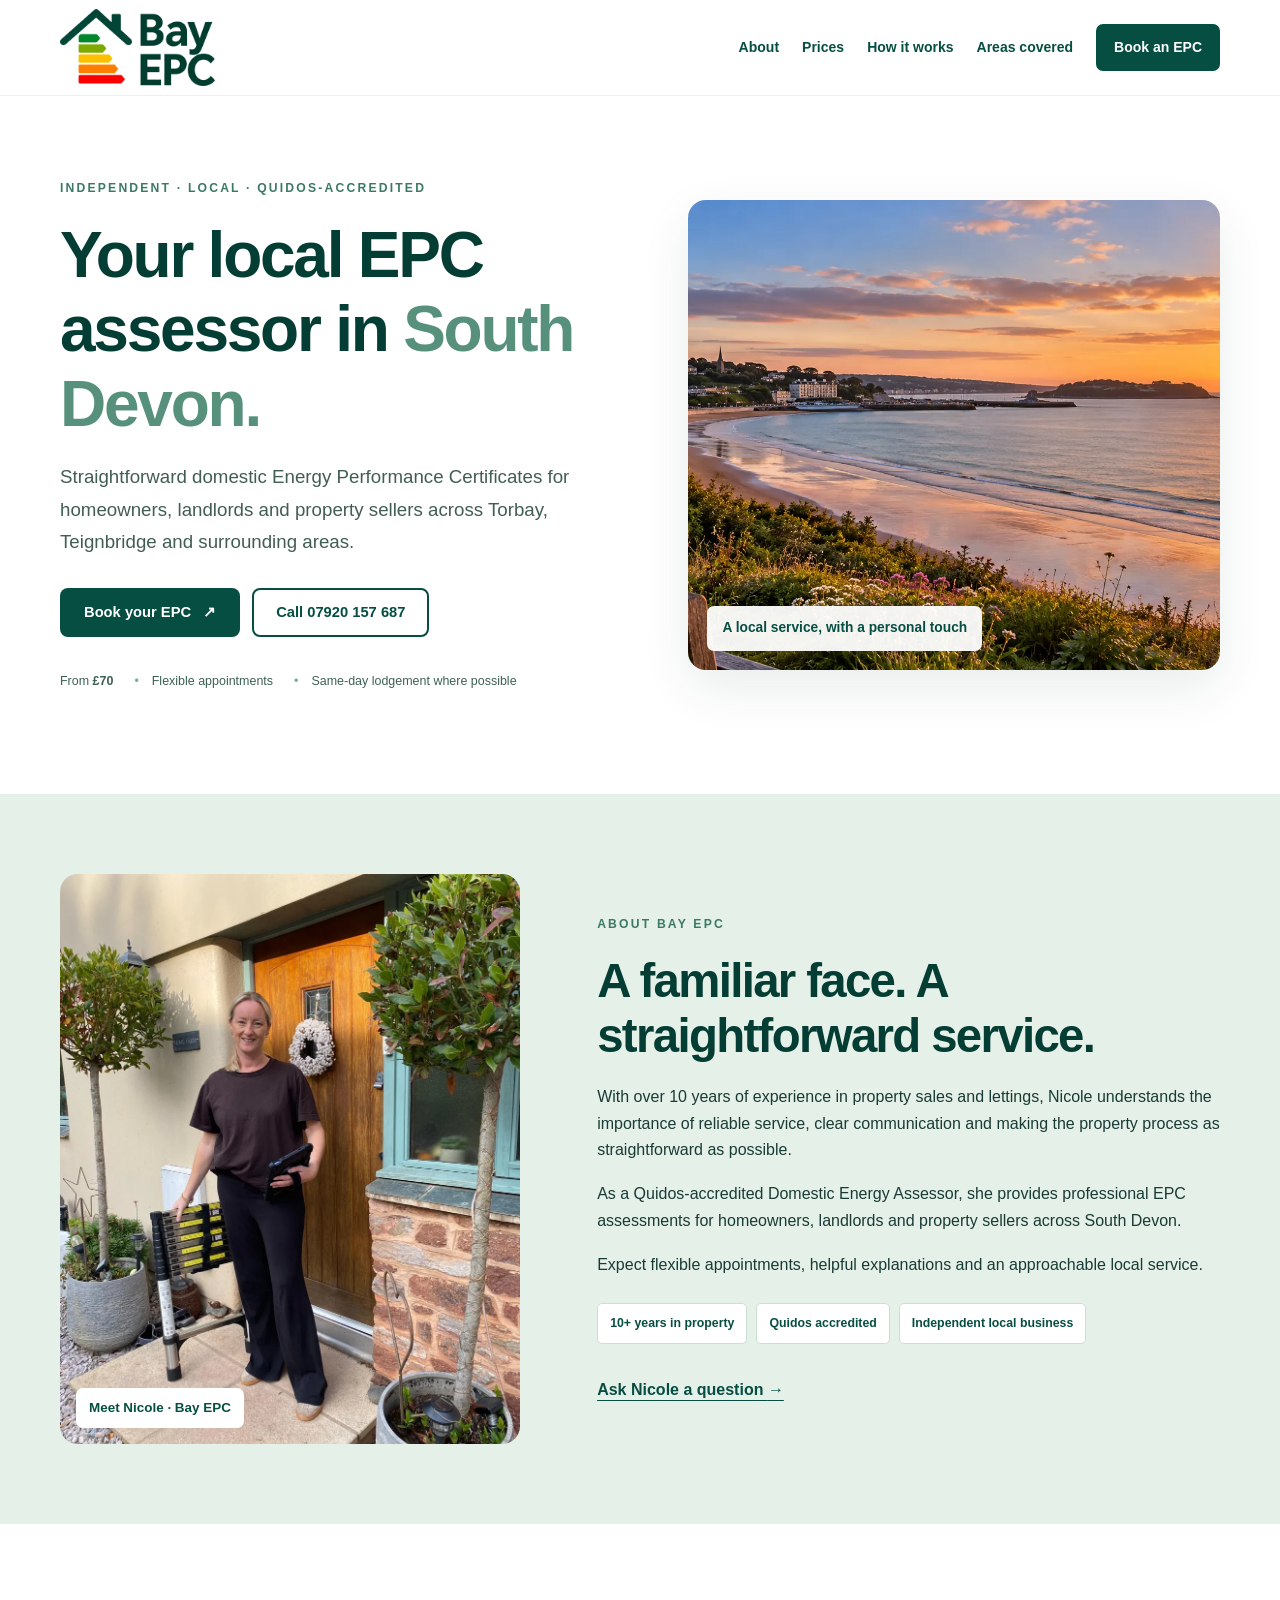
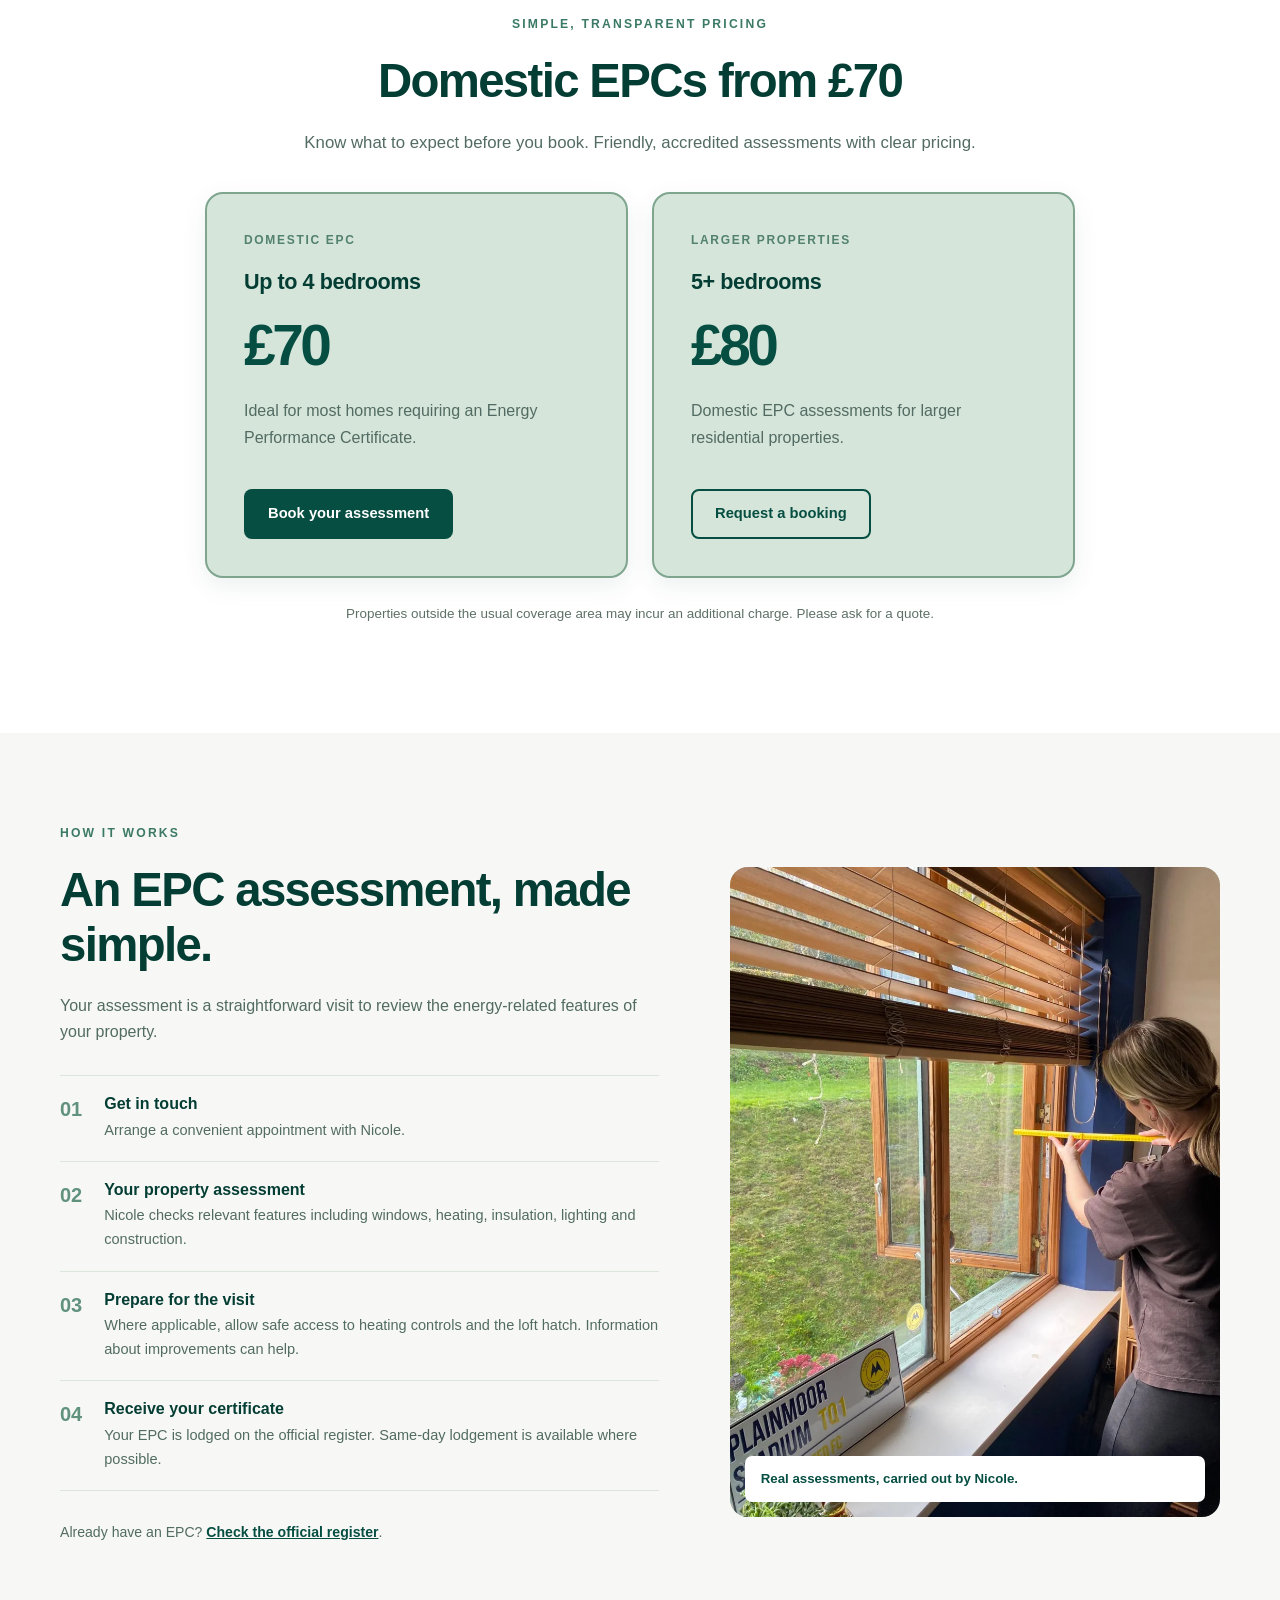
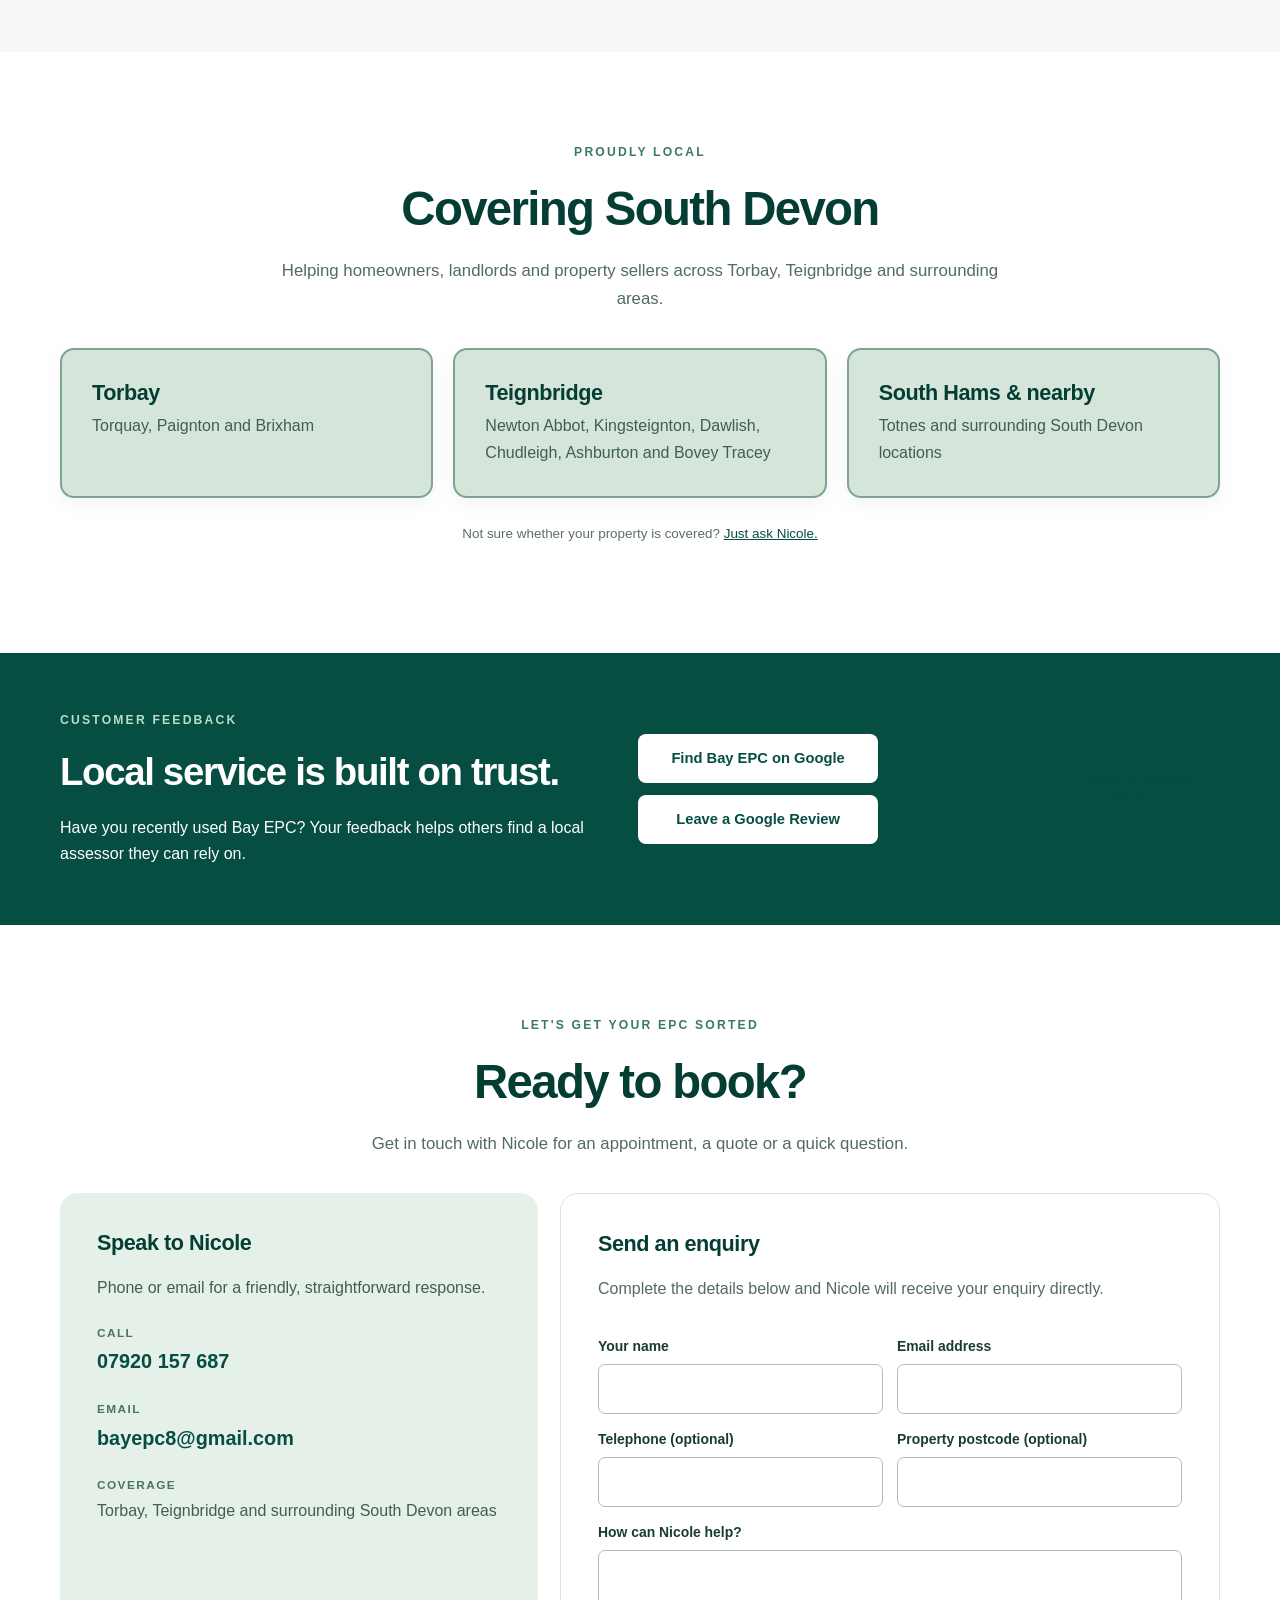
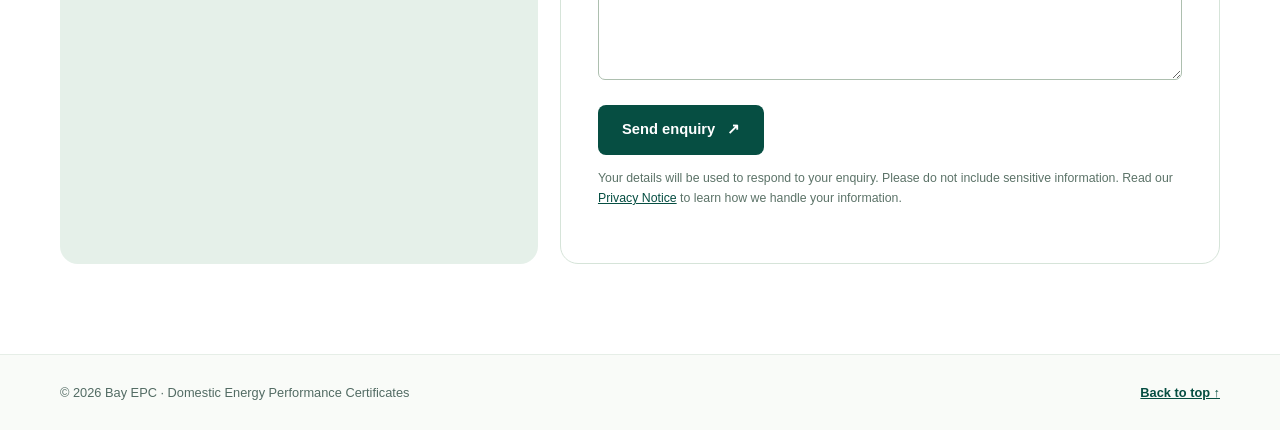
==== commit f74f07b1: "Update index.html" ====
--- a/index.html
+++ b/index.html
@@ -168,7 +168,12 @@
             <div class="field-row"><div><label for="phone">Telephone (optional)</label><input id="phone" name="phone" autocomplete="tel"></div><div><label for="postcode">Property postcode (optional)</label><input id="postcode" name="postcode" autocomplete="postal-code"></div></div>
             <label for="message">How can Nicole help?</label><textarea id="message" name="message" rows="4" required></textarea>
             <button class="button button-primary" type="submit">Send enquiry <span aria-hidden="true">↗</span></button>
-            <p class="form-note">Your details will be used to respond to your enquiry. Please do not include sensitive information.</p>
+           <p class="form-note">
+  Your details will be used to respond to your enquiry.
+  Please do not include sensitive information.
+  Read our <a href="privacy.html">Privacy Notice</a>
+  to learn how we handle your information.
+</p>
           </form>
         </div>
       </div>
--- a/style.css
+++ b/style.css
@@ -32,3 +32,11 @@
   background-color: #d5e5da;
   border: 2px solid #7fa58e;
 }
+/* Keep Google buttons the same size */
+
+.button-row .button-light {
+  width: 240px;
+  max-width: 100%;
+  box-sizing: border-box;
+  text-align: center;
+}
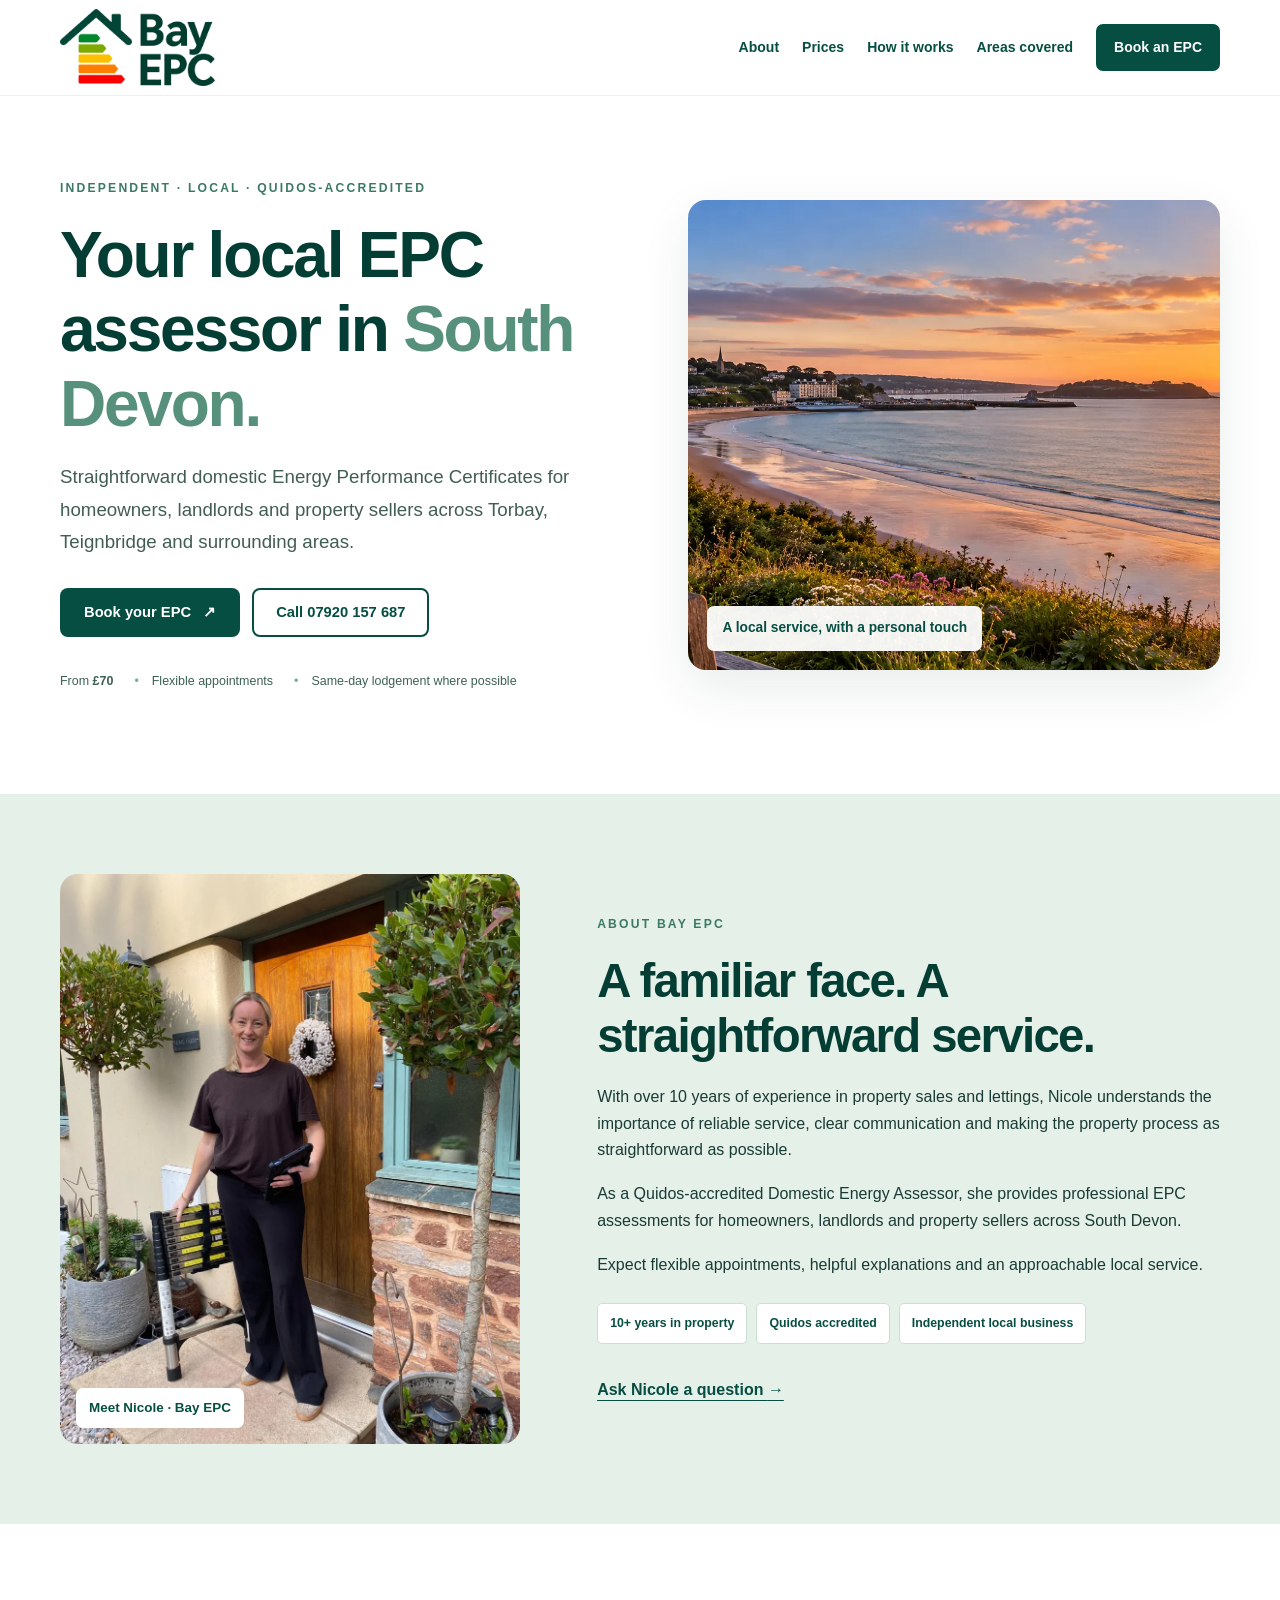
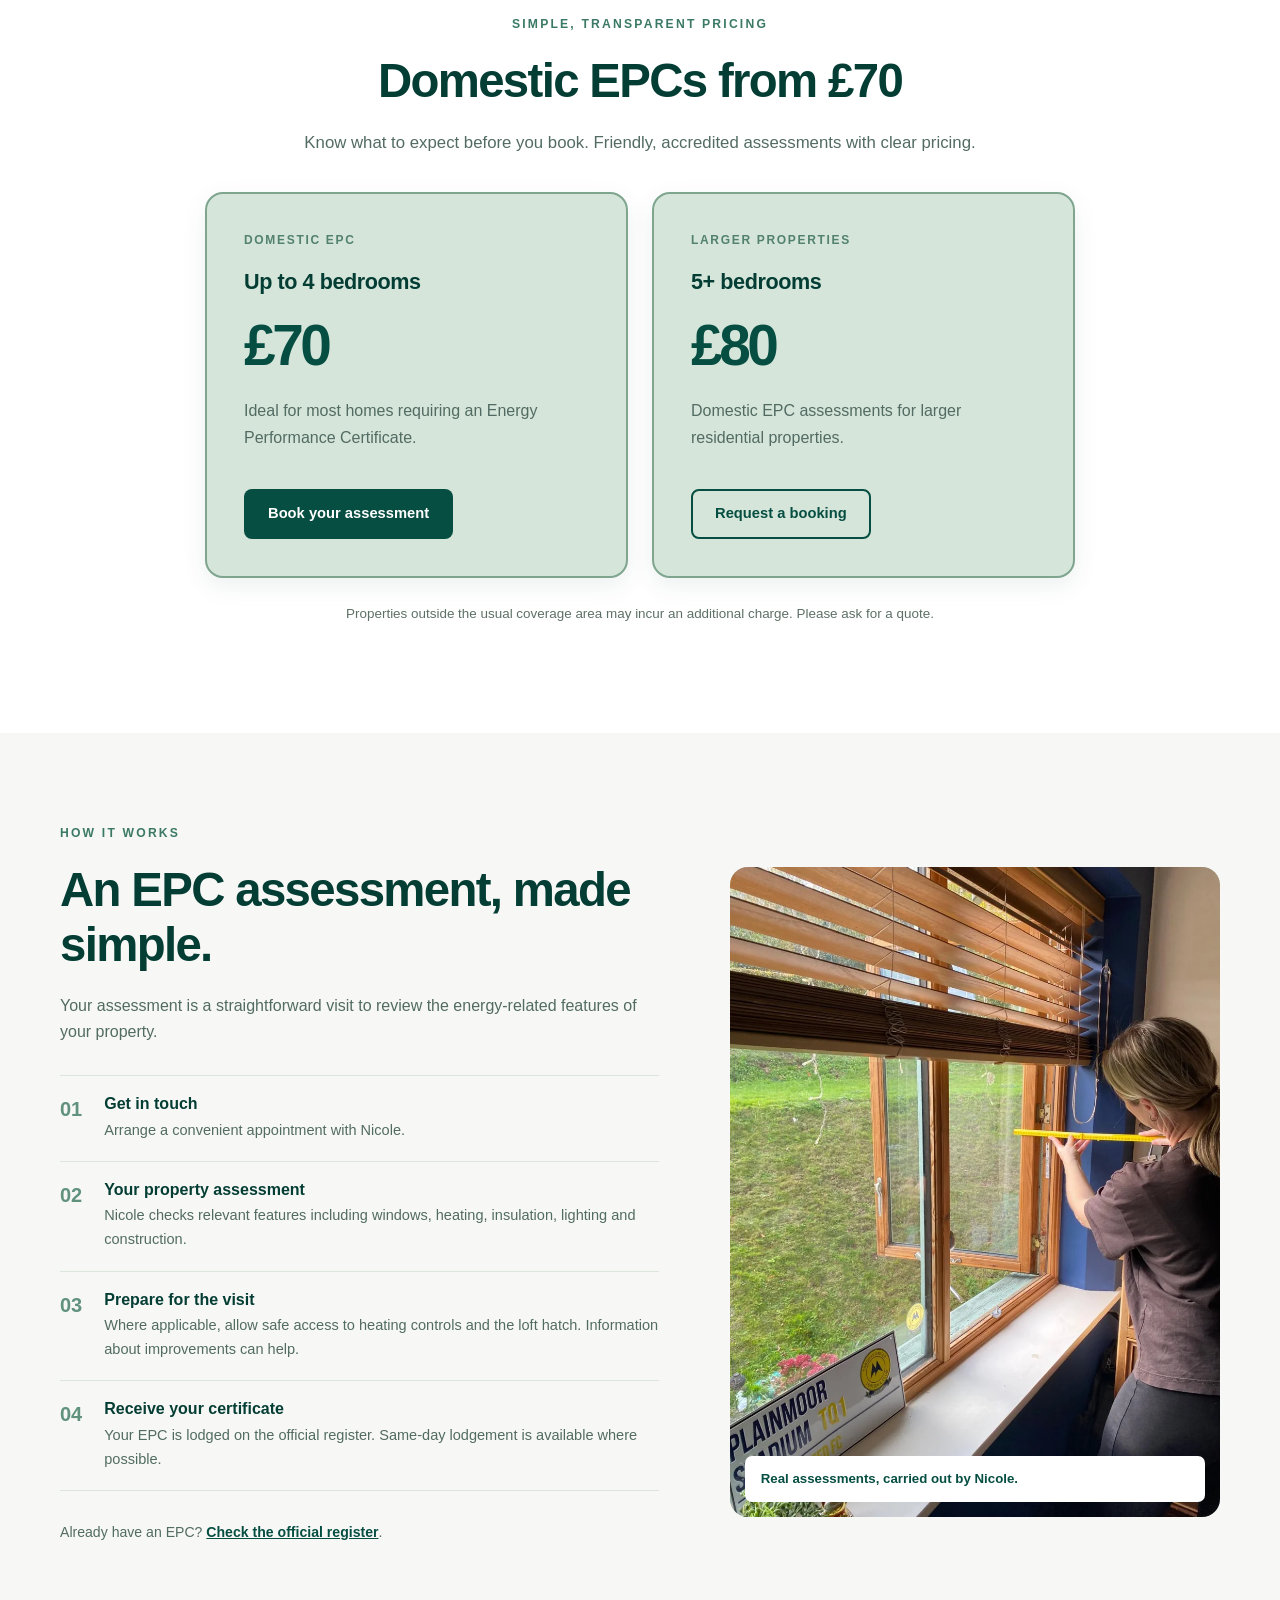
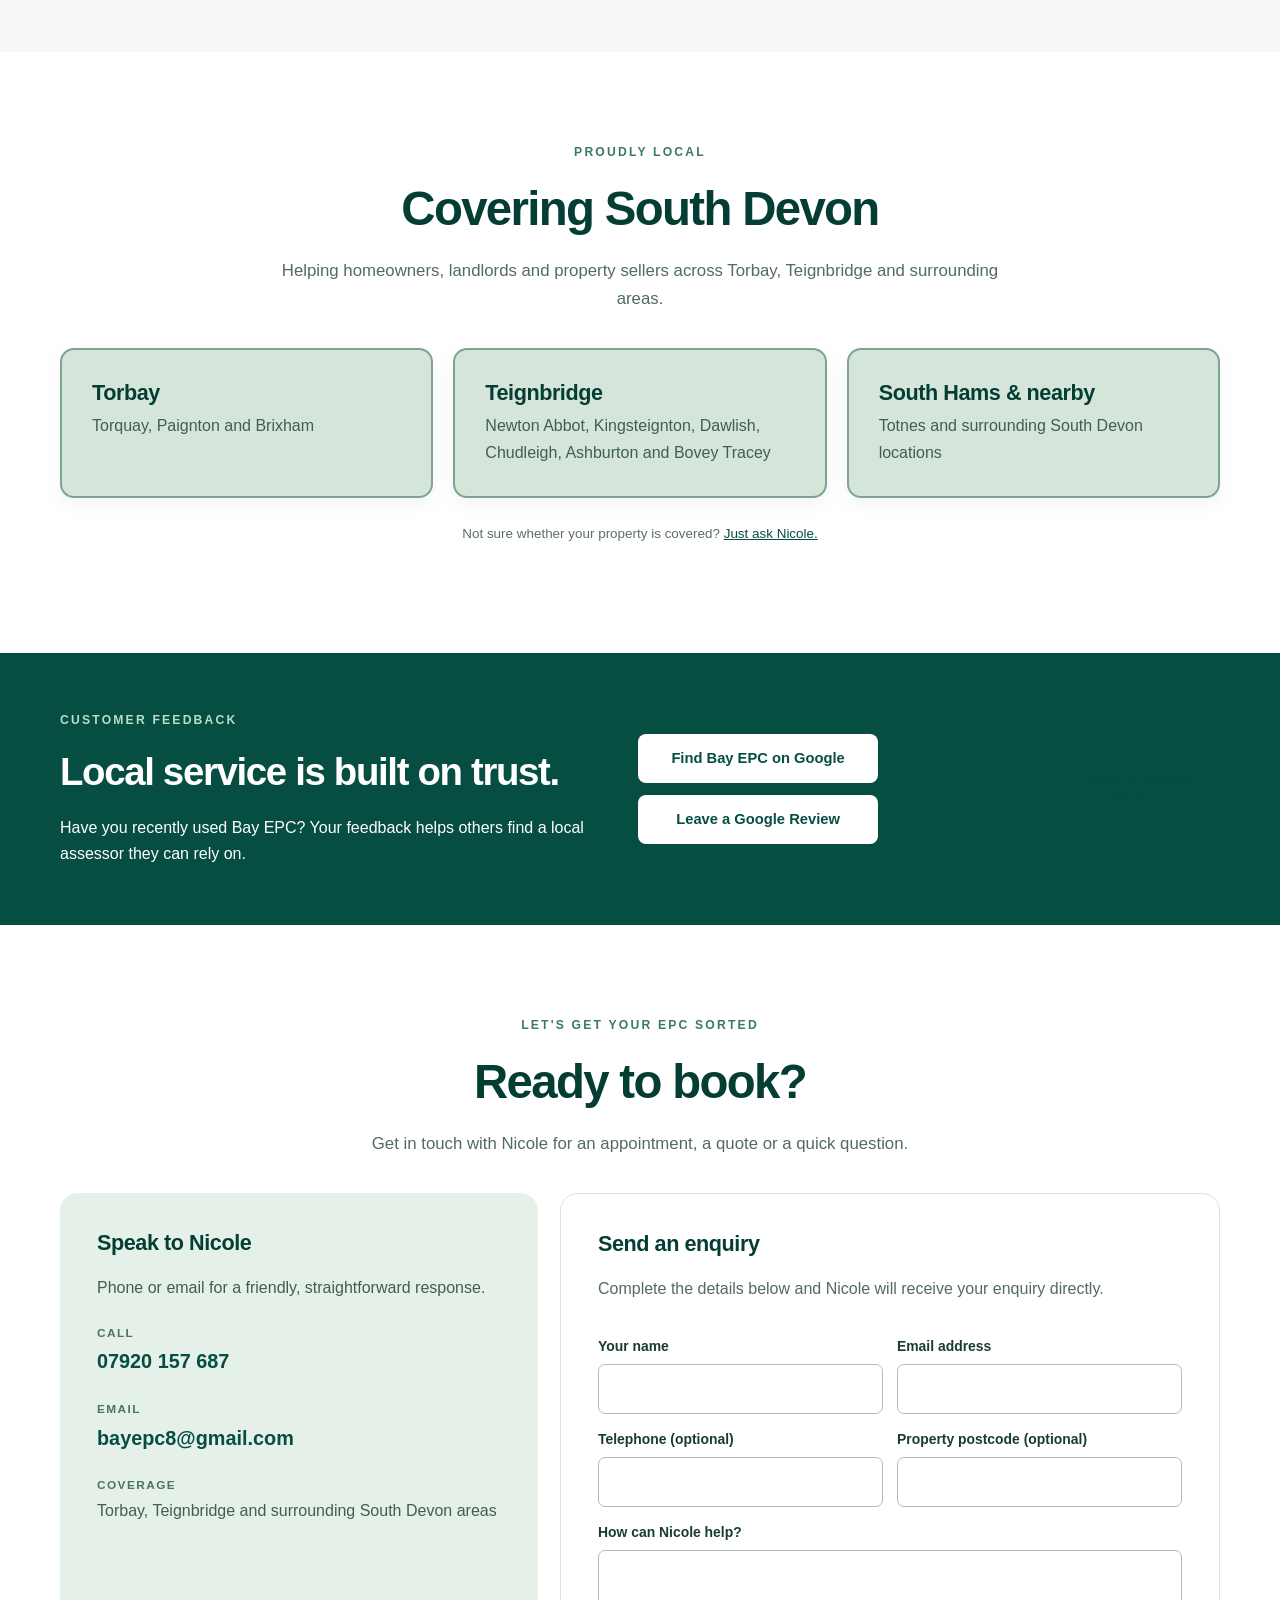
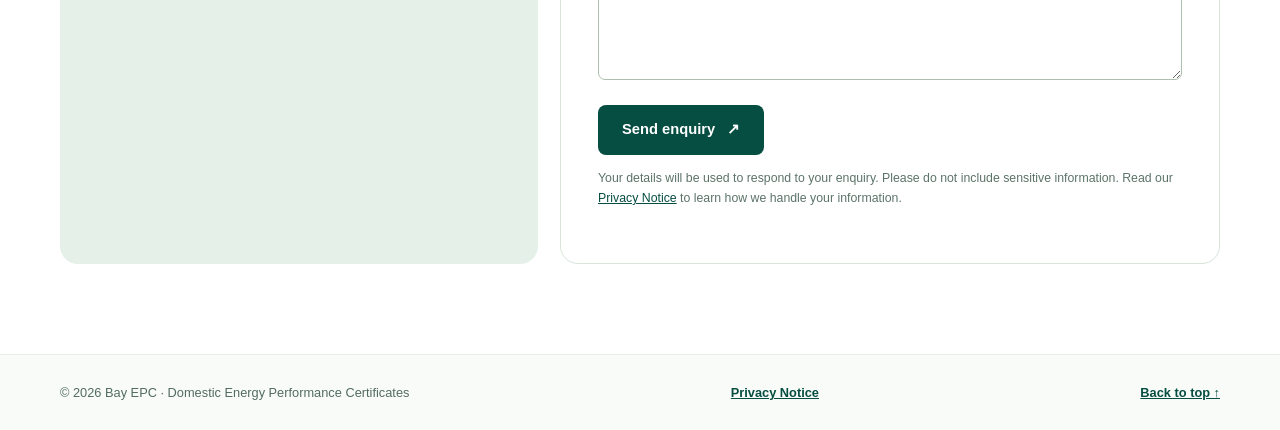
==== commit c54d1ad2: "Update index.html" ====
--- a/index.html
+++ b/index.html
@@ -180,7 +180,13 @@
     </section>
   </main>
 
-  <footer class="site-footer"><div class="container footer-inner"><span>© <span id="year">2026</span> Bay EPC · Domestic Energy Performance Certificates</span><a href="#home">Back to top ↑</a></div></footer>
+<footer class="site-footer">
+  <div class="container footer-inner">
+    <span>© <span id="year">2026</span> Bay EPC · Domestic Energy Performance Certificates</span>
+    <a href="privacy.html">Privacy Notice</a>
+    <a href="#home">Back to top ↑</a>
+  </div>
+</footer>
   <script>
     document.getElementById('year').textContent = new Date().getFullYear();
 
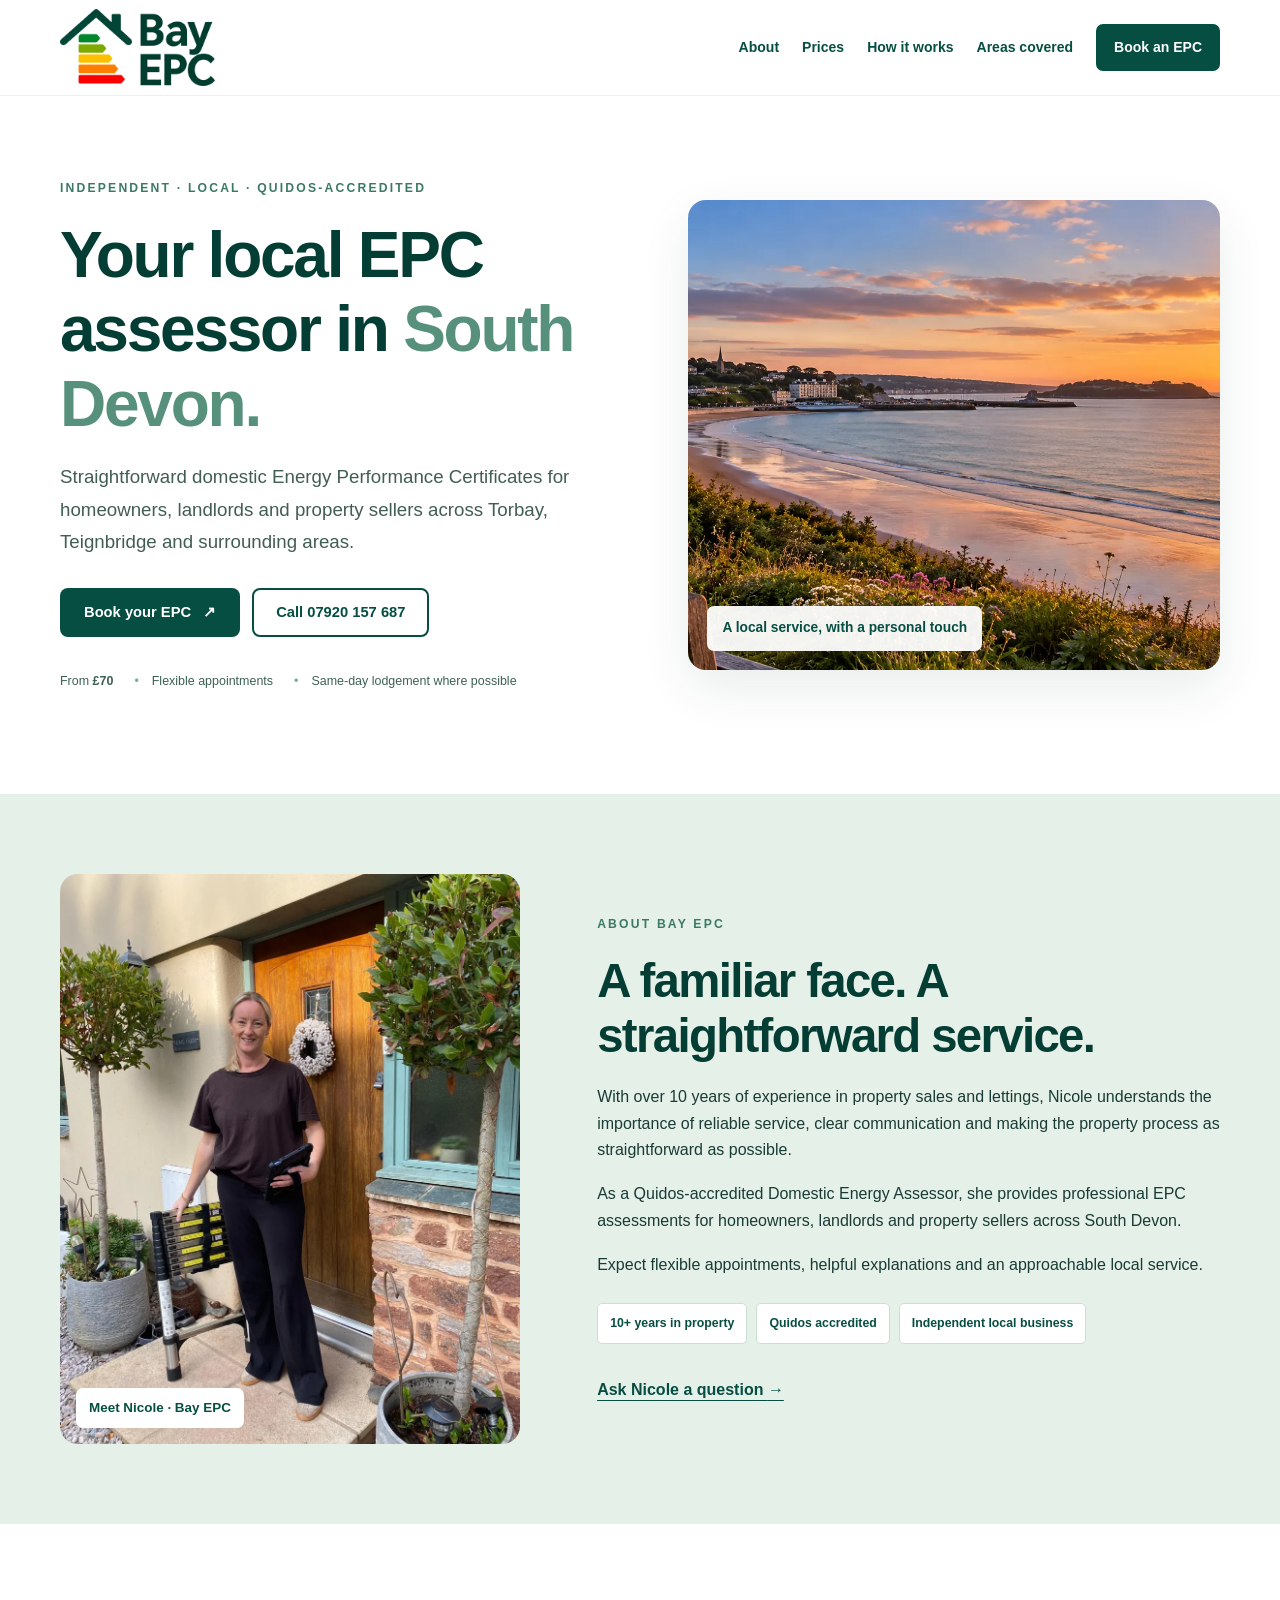
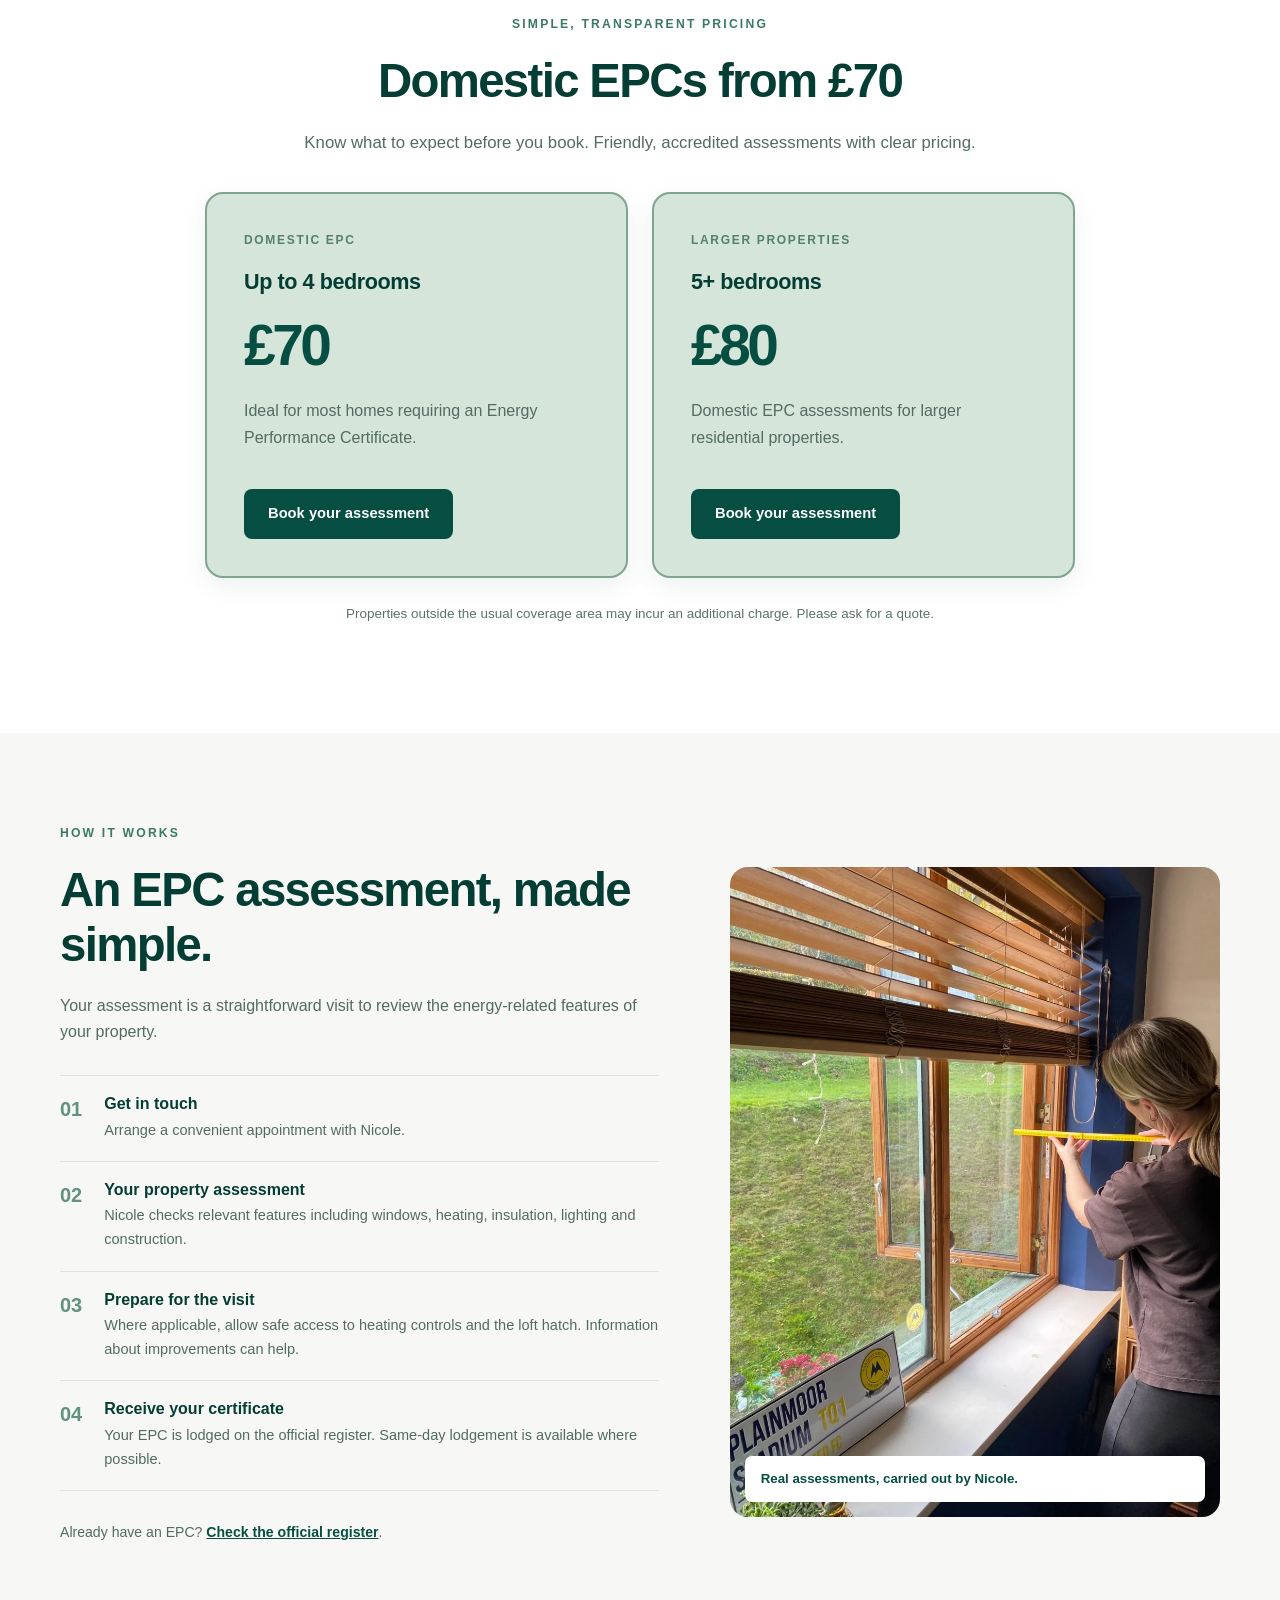
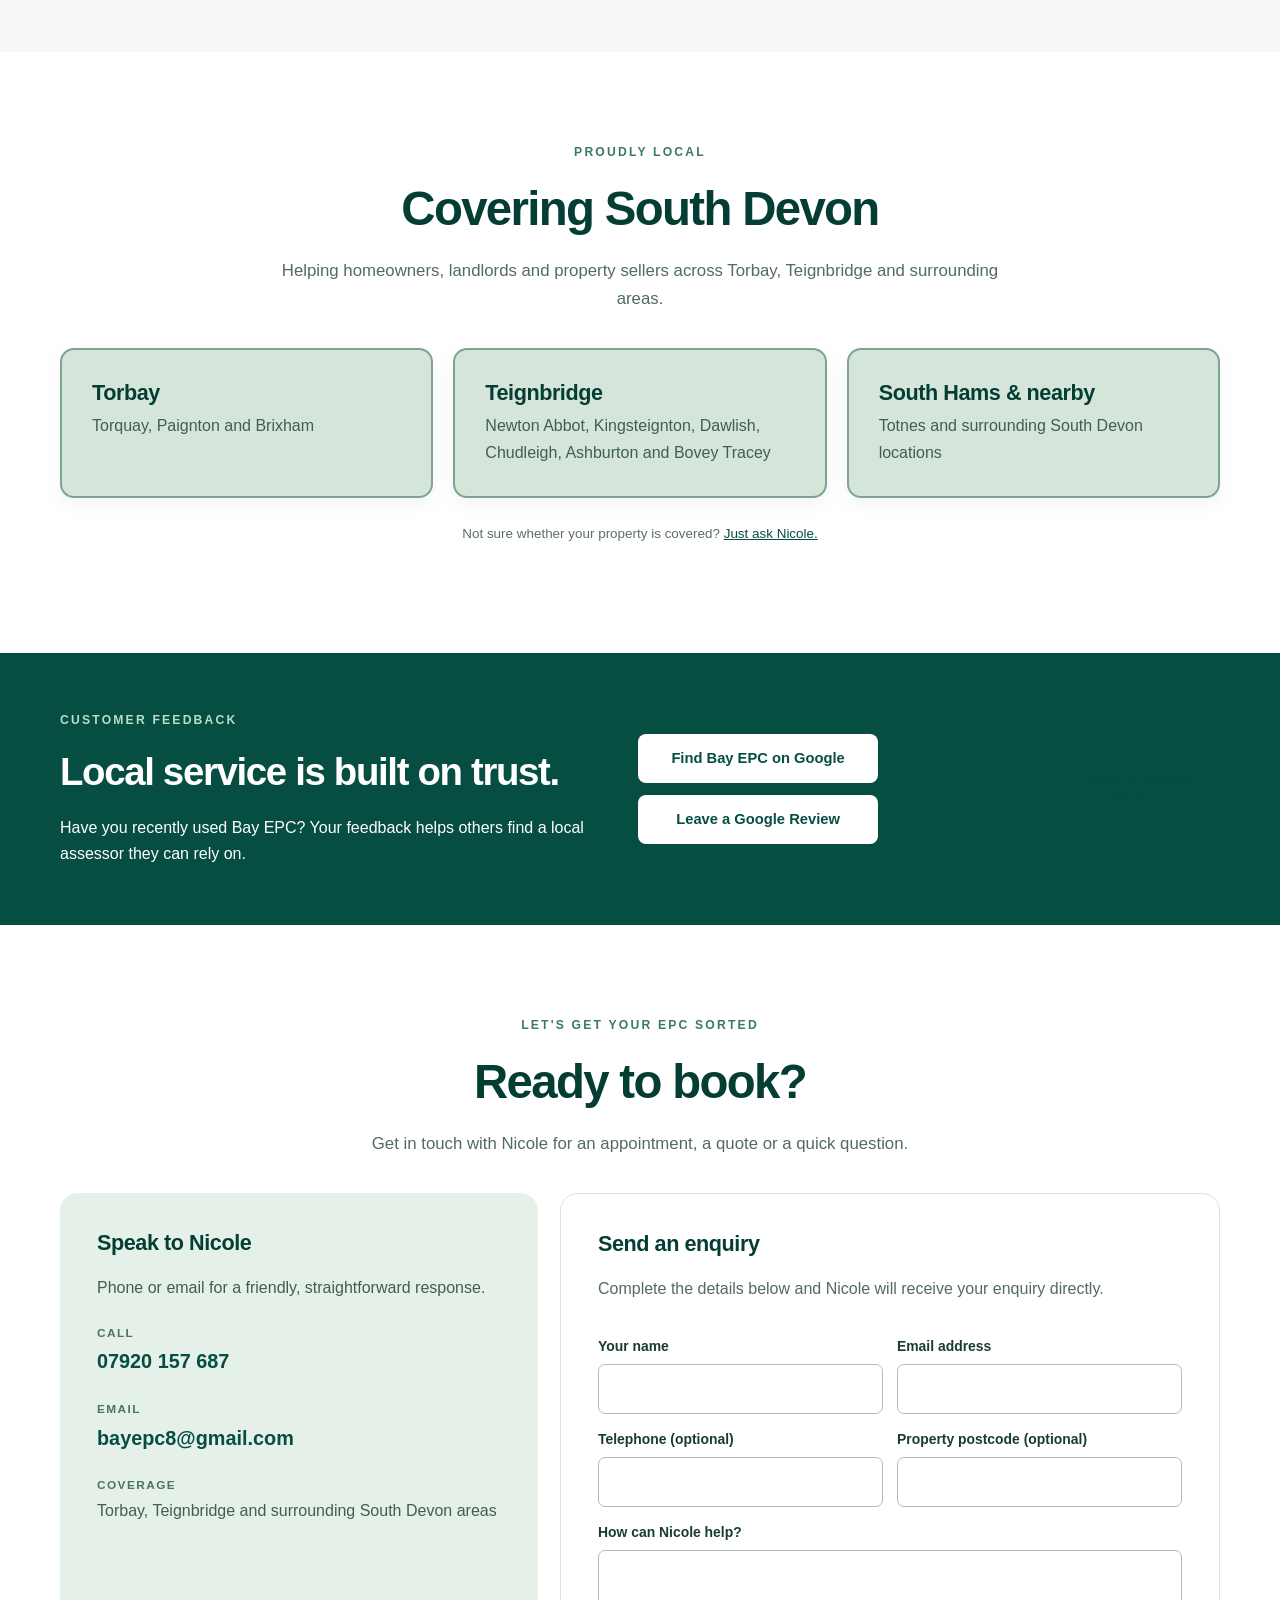
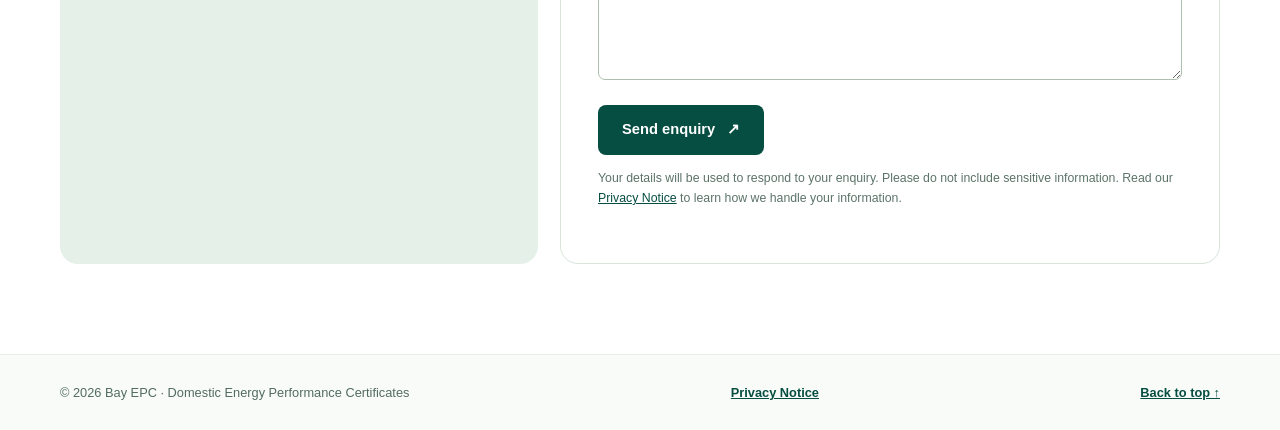
==== commit b93f9563: "Update index.html" ====
--- a/index.html
+++ b/index.html
@@ -83,7 +83,7 @@
           <h3>5+ bedrooms</h3>
           <p class="price">£80</p>
           <p>Domestic EPC assessments for larger residential properties.</p>
-          <a class="button button-outline" href="#contact">Request a booking</a>
+         <a class="button button-primary" href="#contact">Book your assessment</a>
         </article>
       </div>
       <p class="fine-print centred">Properties outside the usual coverage area may incur an additional charge. Please ask for a quote.</p>
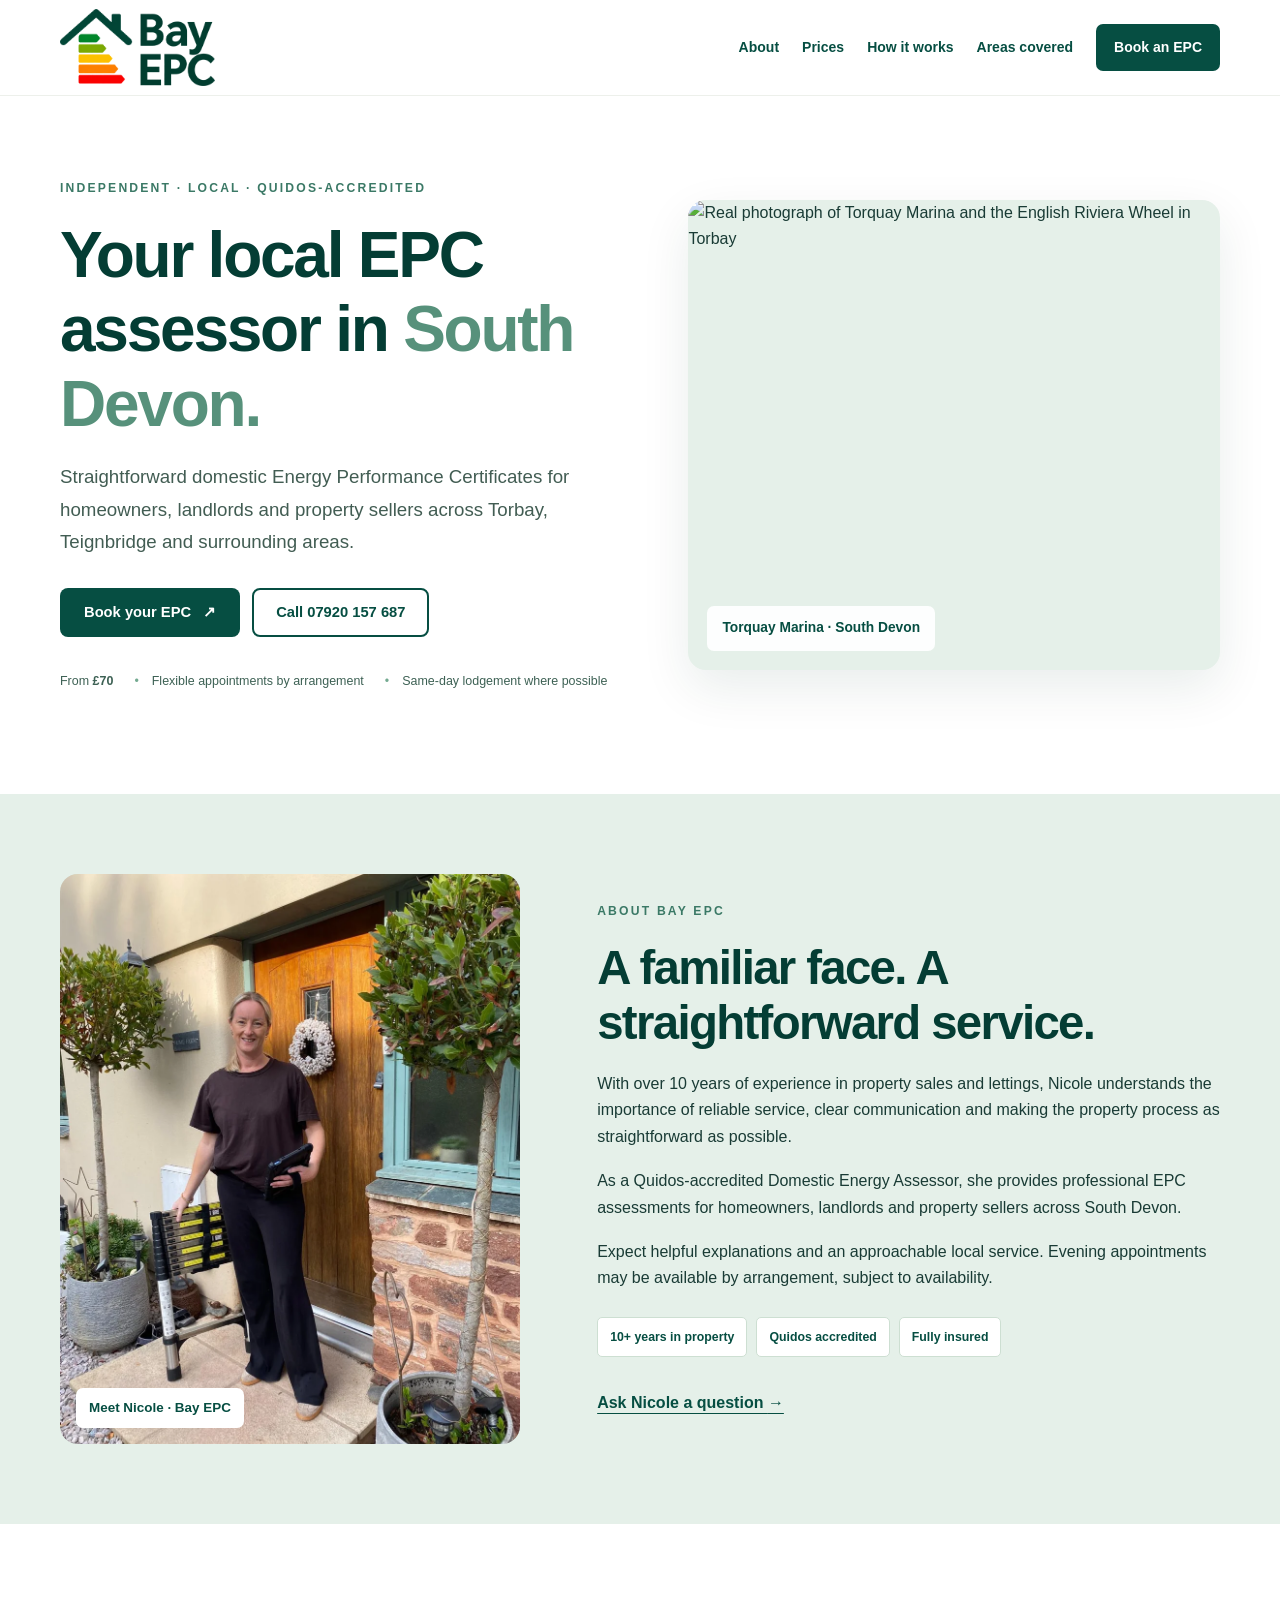
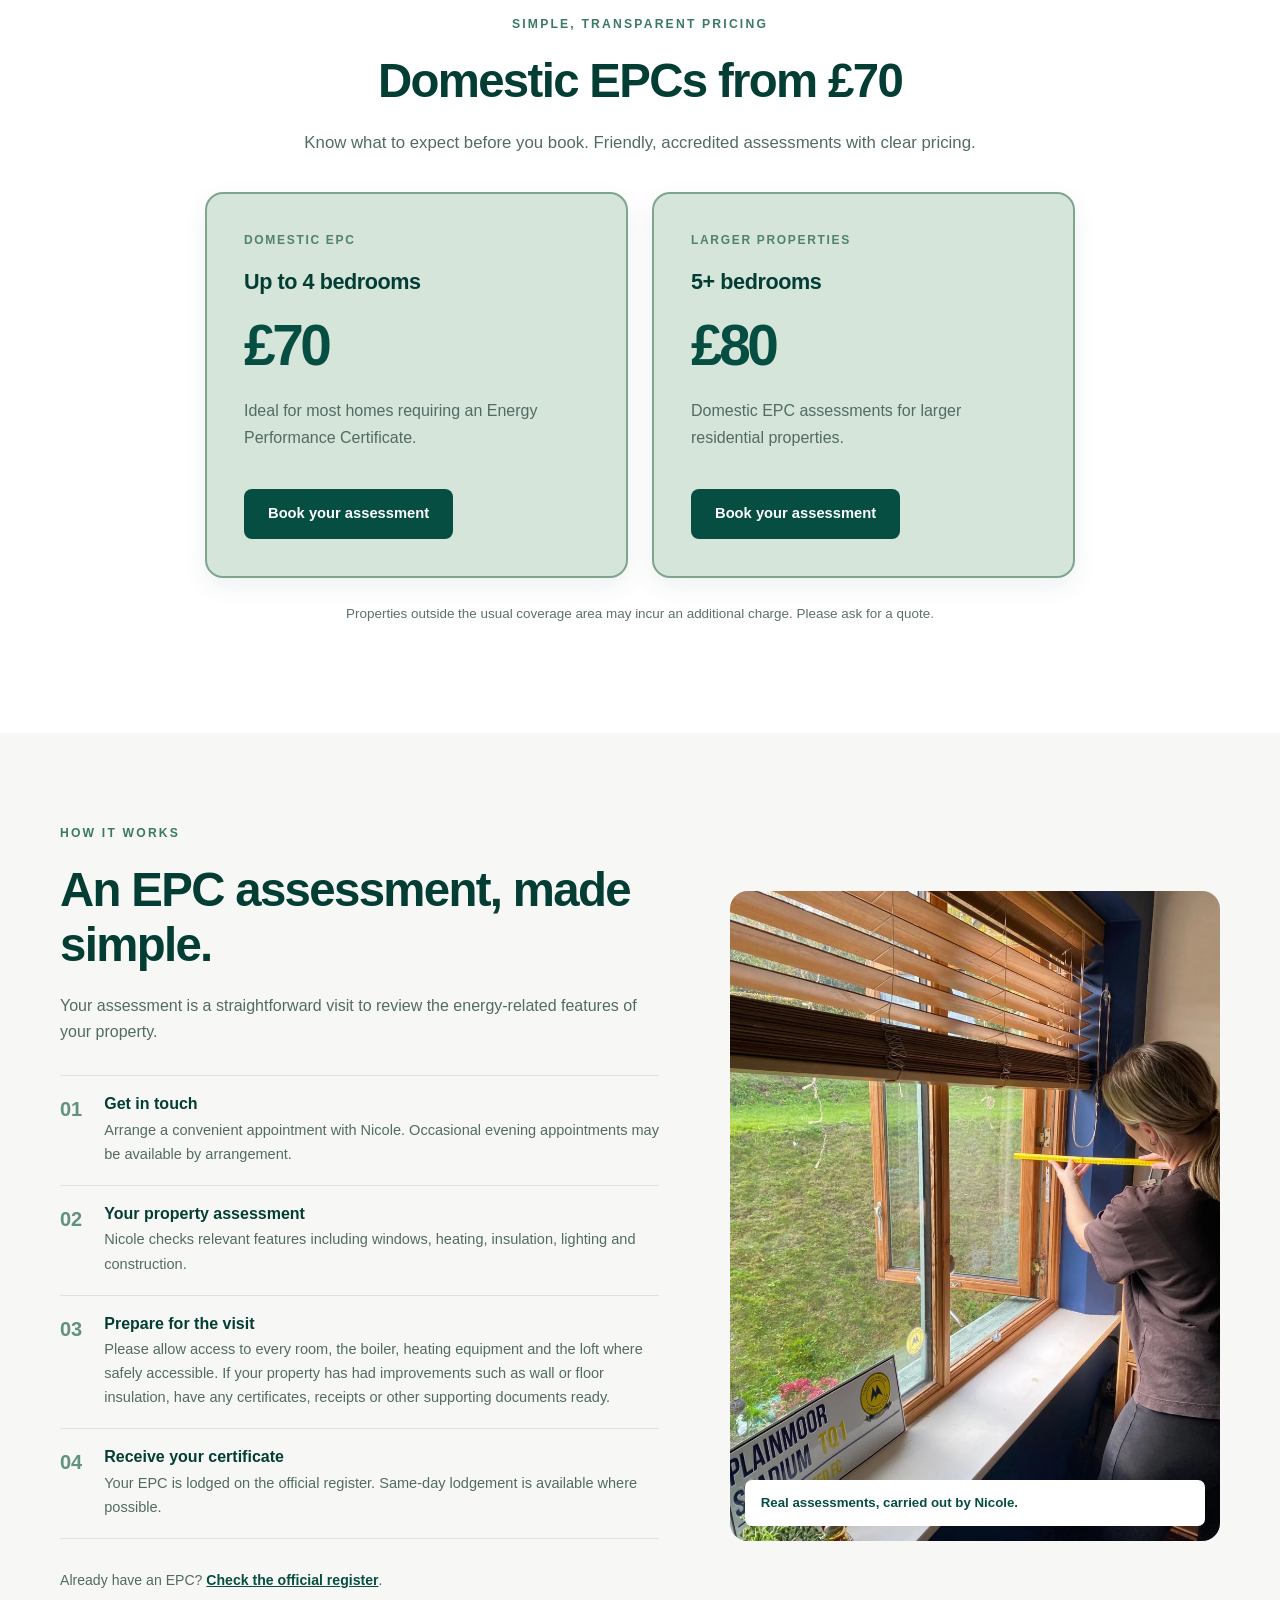
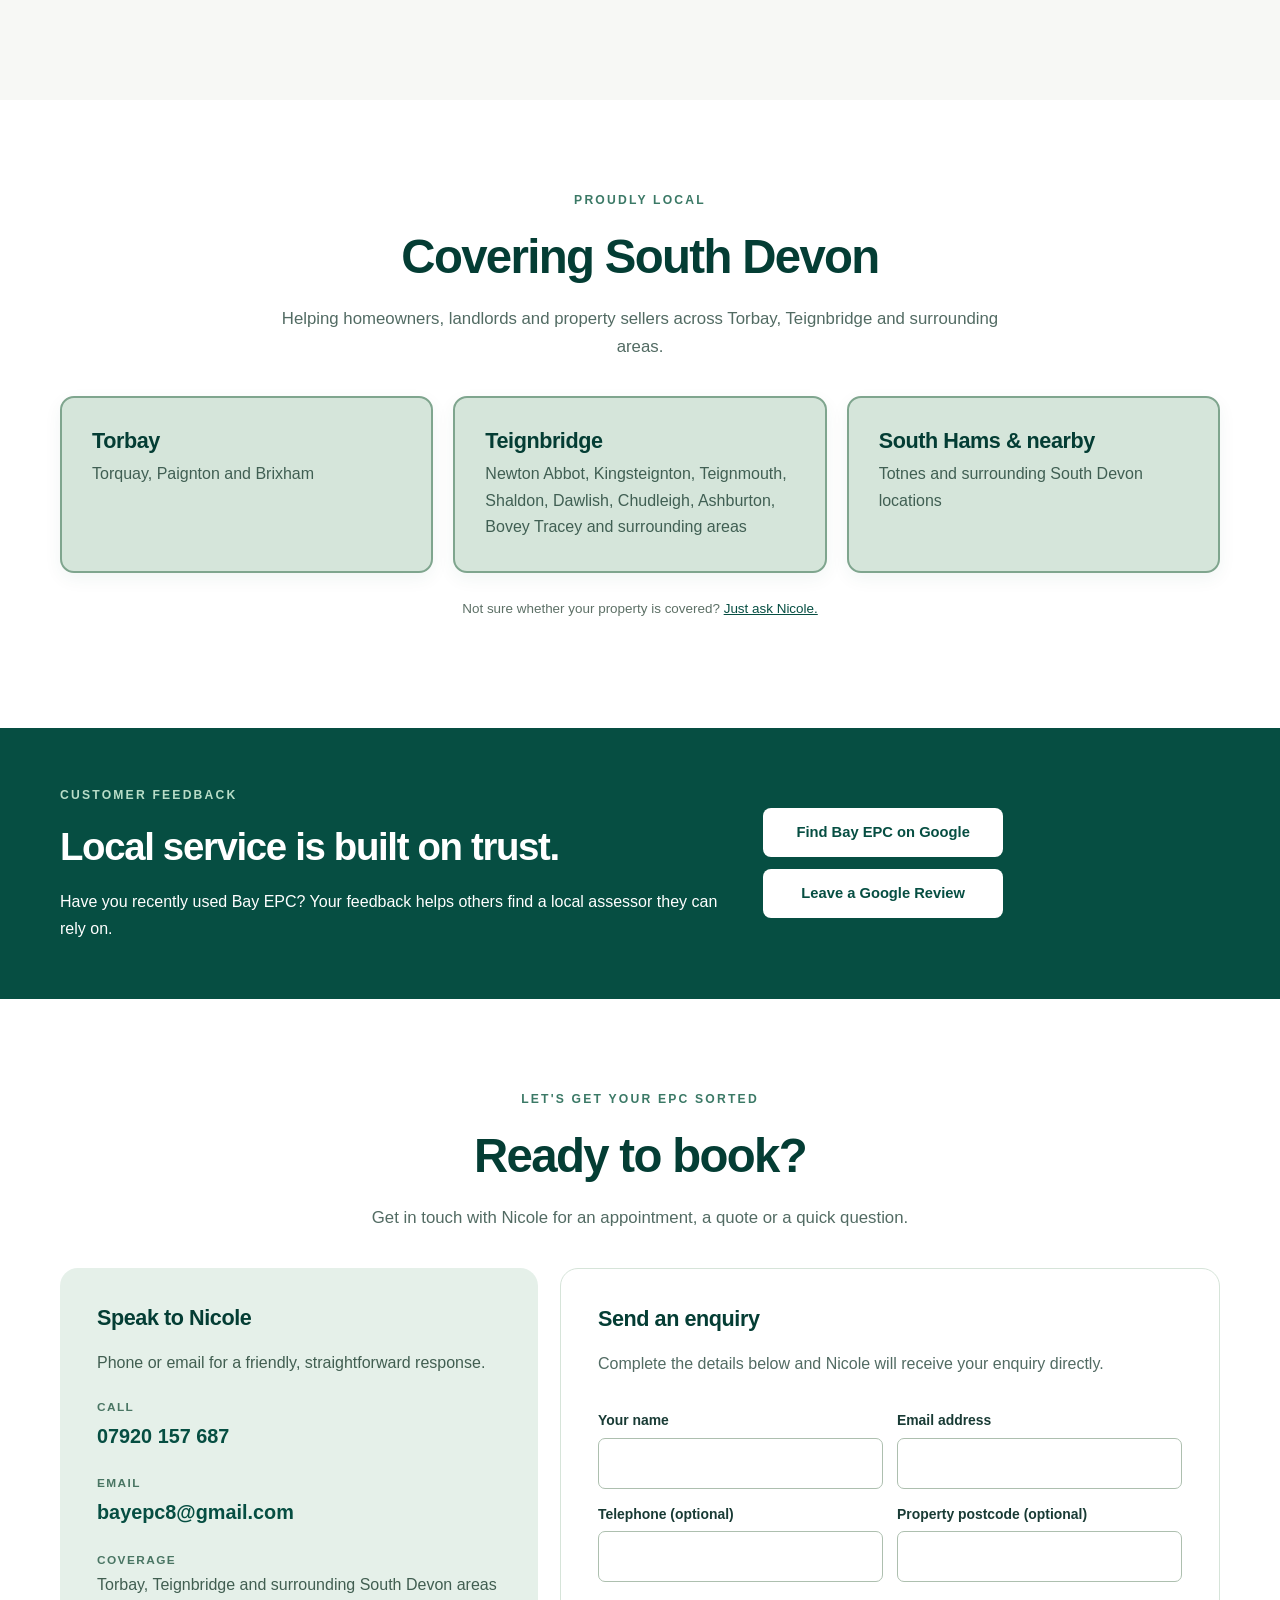
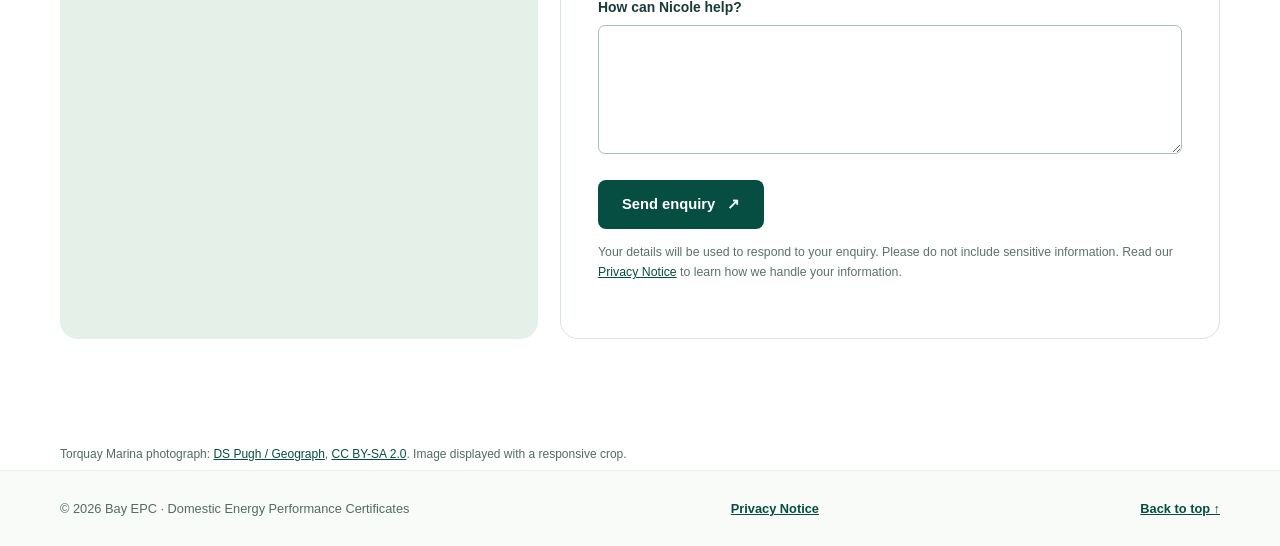
==== commit 723c59fb: "Update index.html" ====
--- a/index.html
+++ b/index.html
@@ -37,12 +37,12 @@
           <a class="button button-outline" href="tel:07920157687">Call 07920 157 687</a>
         </div>
         <div class="trust-strip" aria-label="Why choose Bay EPC">
-          <span>From <strong>£70</strong></span><span>Flexible appointments</span><span>Same-day lodgement where possible</span>
+          <span>From <strong>£70</strong></span><span>Flexible appointments by arrangement</span><span>Same-day lodgement where possible</span>
         </div>
       </div>
       <div class="hero-media">
-        <img src="images/coastal-placeholder.webp" alt="Illustrative coastal scene, representing Bay EPC's South Devon service area" width="1400" height="788" fetchpriority="high">
-        <div class="hero-media-label">A local service, with a personal touch</div>
+        <img src="https://upload.wikimedia.org/wikipedia/commons/6/62/Torquay_Marina_and_Ferris_wheel_-_geograph.org.uk_-_8106966.jpg" alt="Real photograph of Torquay Marina and the English Riviera Wheel in Torbay" width="1024" height="683" fetchpriority="high">
+        <div class="hero-media-label">Torquay Marina · South Devon</div>
       </div>
     </section>
 
@@ -57,8 +57,8 @@
           <h2 id="about-title">A familiar face. A straightforward service.</h2>
           <p>With over 10 years of experience in property sales and lettings, Nicole understands the importance of reliable service, clear communication and making the property process as straightforward as possible.</p>
           <p>As a Quidos-accredited Domestic Energy Assessor, she provides professional EPC assessments for homeowners, landlords and property sellers across South Devon.</p>
-          <p>Expect flexible appointments, helpful explanations and an approachable local service.</p>
-          <div class="chip-row"><span>10+ years in property</span><span>Quidos accredited</span><span>Independent local business</span></div>
+          <p>Expect helpful explanations and an approachable local service. Evening appointments may be available by arrangement, subject to availability.</p>
+          <div class="chip-row"><span>10+ years in property</span><span>Quidos accredited</span><span>Fully insured</span></div>
           <a class="text-link" href="#contact">Ask Nicole a question <span aria-hidden="true">→</span></a>
         </div>
       </div>
@@ -83,7 +83,7 @@
           <h3>5+ bedrooms</h3>
           <p class="price">£80</p>
           <p>Domestic EPC assessments for larger residential properties.</p>
-         <a class="button button-primary" href="#contact">Book your assessment</a>
+          <a class="button button-primary" href="#contact">Book your assessment</a>
         </article>
       </div>
       <p class="fine-print centred">Properties outside the usual coverage area may incur an additional charge. Please ask for a quote.</p>
@@ -96,9 +96,9 @@
           <h2 id="process-title">An EPC assessment, made simple.</h2>
           <p>Your assessment is a straightforward visit to review the energy-related features of your property.</p>
           <ol class="steps">
-            <li><span class="step-number">01</span><div><h3>Get in touch</h3><p>Arrange a convenient appointment with Nicole.</p></div></li>
+            <li><span class="step-number">01</span><div><h3>Get in touch</h3><p>Arrange a convenient appointment with Nicole. Occasional evening appointments may be available by arrangement.</p></div></li>
             <li><span class="step-number">02</span><div><h3>Your property assessment</h3><p>Nicole checks relevant features including windows, heating, insulation, lighting and construction.</p></div></li>
-            <li><span class="step-number">03</span><div><h3>Prepare for the visit</h3><p>Where applicable, allow safe access to heating controls and the loft hatch. Information about improvements can help.</p></div></li>
+            <li><span class="step-number">03</span><div><h3>Prepare for the visit</h3><p>Please allow access to every room, the boiler, heating equipment and the loft where safely accessible. If your property has had improvements such as wall or floor insulation, have any certificates, receipts or other supporting documents ready.</p></div></li>
             <li><span class="step-number">04</span><div><h3>Receive your certificate</h3><p>Your EPC is lodged on the official register. Same-day lodgement is available where possible.</p></div></li>
           </ol>
           <p class="register-note">Already have an EPC? <a href="https://www.gov.uk/find-energy-certificate" target="_blank" rel="noopener noreferrer">Check the official register</a>.</p>
@@ -118,7 +118,7 @@
       </div>
       <div class="areas-grid">
         <article><h3>Torbay</h3><p>Torquay, Paignton and Brixham</p></article>
-        <article><h3>Teignbridge</h3><p>Newton Abbot, Kingsteignton, Dawlish, Chudleigh, Ashburton and Bovey Tracey</p></article>
+        <article><h3>Teignbridge</h3><p>Newton Abbot, Kingsteignton, Teignmouth, Shaldon, Dawlish, Chudleigh, Ashburton, Bovey Tracey and surrounding areas</p></article>
         <article><h3>South Hams & nearby</h3><p>Totnes and surrounding South Devon locations</p></article>
       </div>
       <p class="fine-print centred">Not sure whether your property is covered? <a href="#contact">Just ask Nicole.</a></p>
@@ -127,22 +127,10 @@
     <section class="reviews-band" id="reviews" aria-labelledby="reviews-title">
       <div class="container reviews-layout">
         <div><p class="eyebrow eyebrow-light">Customer feedback</p><h2 id="reviews-title">Local service is built on trust.</h2><p>Have you recently used Bay EPC? Your feedback helps others find a local assessor they can rely on.</p></div>
-<div class="button-row" style="margin-top:0">
-  <a class="button button-light"
-     href="https://maps.app.goo.gl/qi7VCriwo7kZbxadA"
-     target="_blank"
-     rel="noopener noreferrer">
-    Find Bay EPC on Google
-  </a>
-
-  <a class="button button-light"
-     href="https://g.page/r/CdBarap-dQV3EBM/review"
-     target="_blank"
-     rel="noopener noreferrer">
-    Leave a Google Review
-  </a>
-</div>
-        <a class="button button-secondary" href="https://g.page/r/CdBarap-dQV3EBM/review" target="_blank" rel="noopener noreferrer">Leave a Google Review</a>
+        <div class="button-row" style="margin-top:0">
+          <a class="button button-light" href="https://maps.app.goo.gl/qi7VCriwo7kZbxadA" target="_blank" rel="noopener noreferrer">Find Bay EPC on Google</a>
+          <a class="button button-light" href="https://g.page/r/CdBarap-dQV3EBM/review" target="_blank" rel="noopener noreferrer">Leave a Google Review</a>
+        </div>
       </div>
     </section>
 
@@ -168,28 +156,20 @@
             <div class="field-row"><div><label for="phone">Telephone (optional)</label><input id="phone" name="phone" autocomplete="tel"></div><div><label for="postcode">Property postcode (optional)</label><input id="postcode" name="postcode" autocomplete="postal-code"></div></div>
             <label for="message">How can Nicole help?</label><textarea id="message" name="message" rows="4" required></textarea>
             <button class="button button-primary" type="submit">Send enquiry <span aria-hidden="true">↗</span></button>
-           <p class="form-note">
-  Your details will be used to respond to your enquiry.
-  Please do not include sensitive information.
-  Read our <a href="privacy.html">Privacy Notice</a>
-  to learn how we handle your information.
-</p>
+            <p class="form-note">Your details will be used to respond to your enquiry. Please do not include sensitive information. Read our <a href="privacy.html">Privacy Notice</a> to learn how we handle your information.</p>
           </form>
         </div>
       </div>
     </section>
   </main>
 
-<footer class="site-footer">
-  <div class="container footer-inner">
-    <span>© <span id="year">2026</span> Bay EPC · Domestic Energy Performance Certificates</span>
-    <a href="privacy.html">Privacy Notice</a>
-    <a href="#home">Back to top ↑</a>
+  <div class="container" style="padding:16px 0 6px;font-size:12px;color:#526b63">
+    Torquay Marina photograph: <a href="https://commons.wikimedia.org/wiki/File:Torquay_Marina_and_Ferris_wheel_-_geograph.org.uk_-_8106966.jpg" target="_blank" rel="noopener noreferrer">DS Pugh / Geograph</a>,
+    <a href="https://creativecommons.org/licenses/by-sa/2.0/" target="_blank" rel="noopener noreferrer">CC BY-SA 2.0</a>. Image displayed with a responsive crop.
   </div>
-</footer>
+  <footer class="site-footer"><div class="container footer-inner"><span>© <span id="year">2026</span> Bay EPC · Domestic Energy Performance Certificates</span><a href="privacy.html">Privacy Notice</a><a href="#home">Back to top ↑</a></div></footer>
   <script>
     document.getElementById('year').textContent = new Date().getFullYear();
-
   </script>
 </body>
 </html>
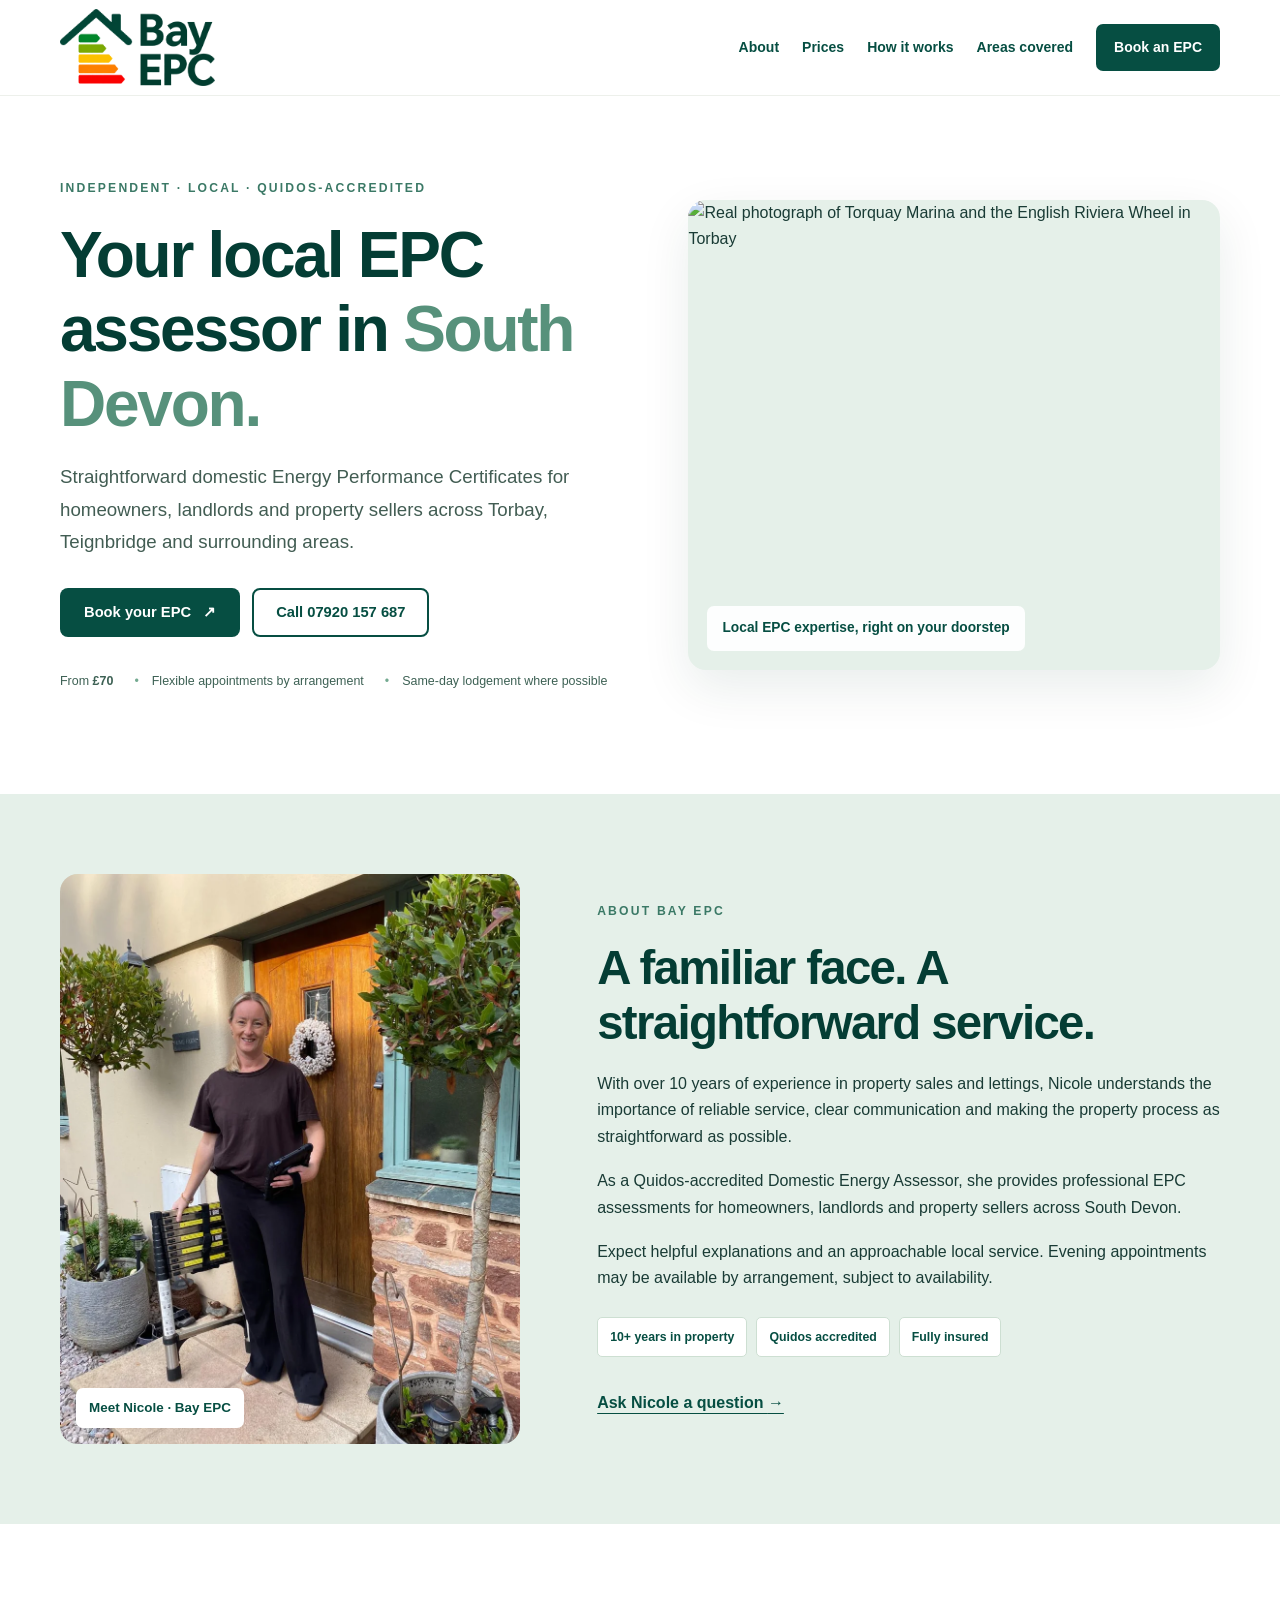
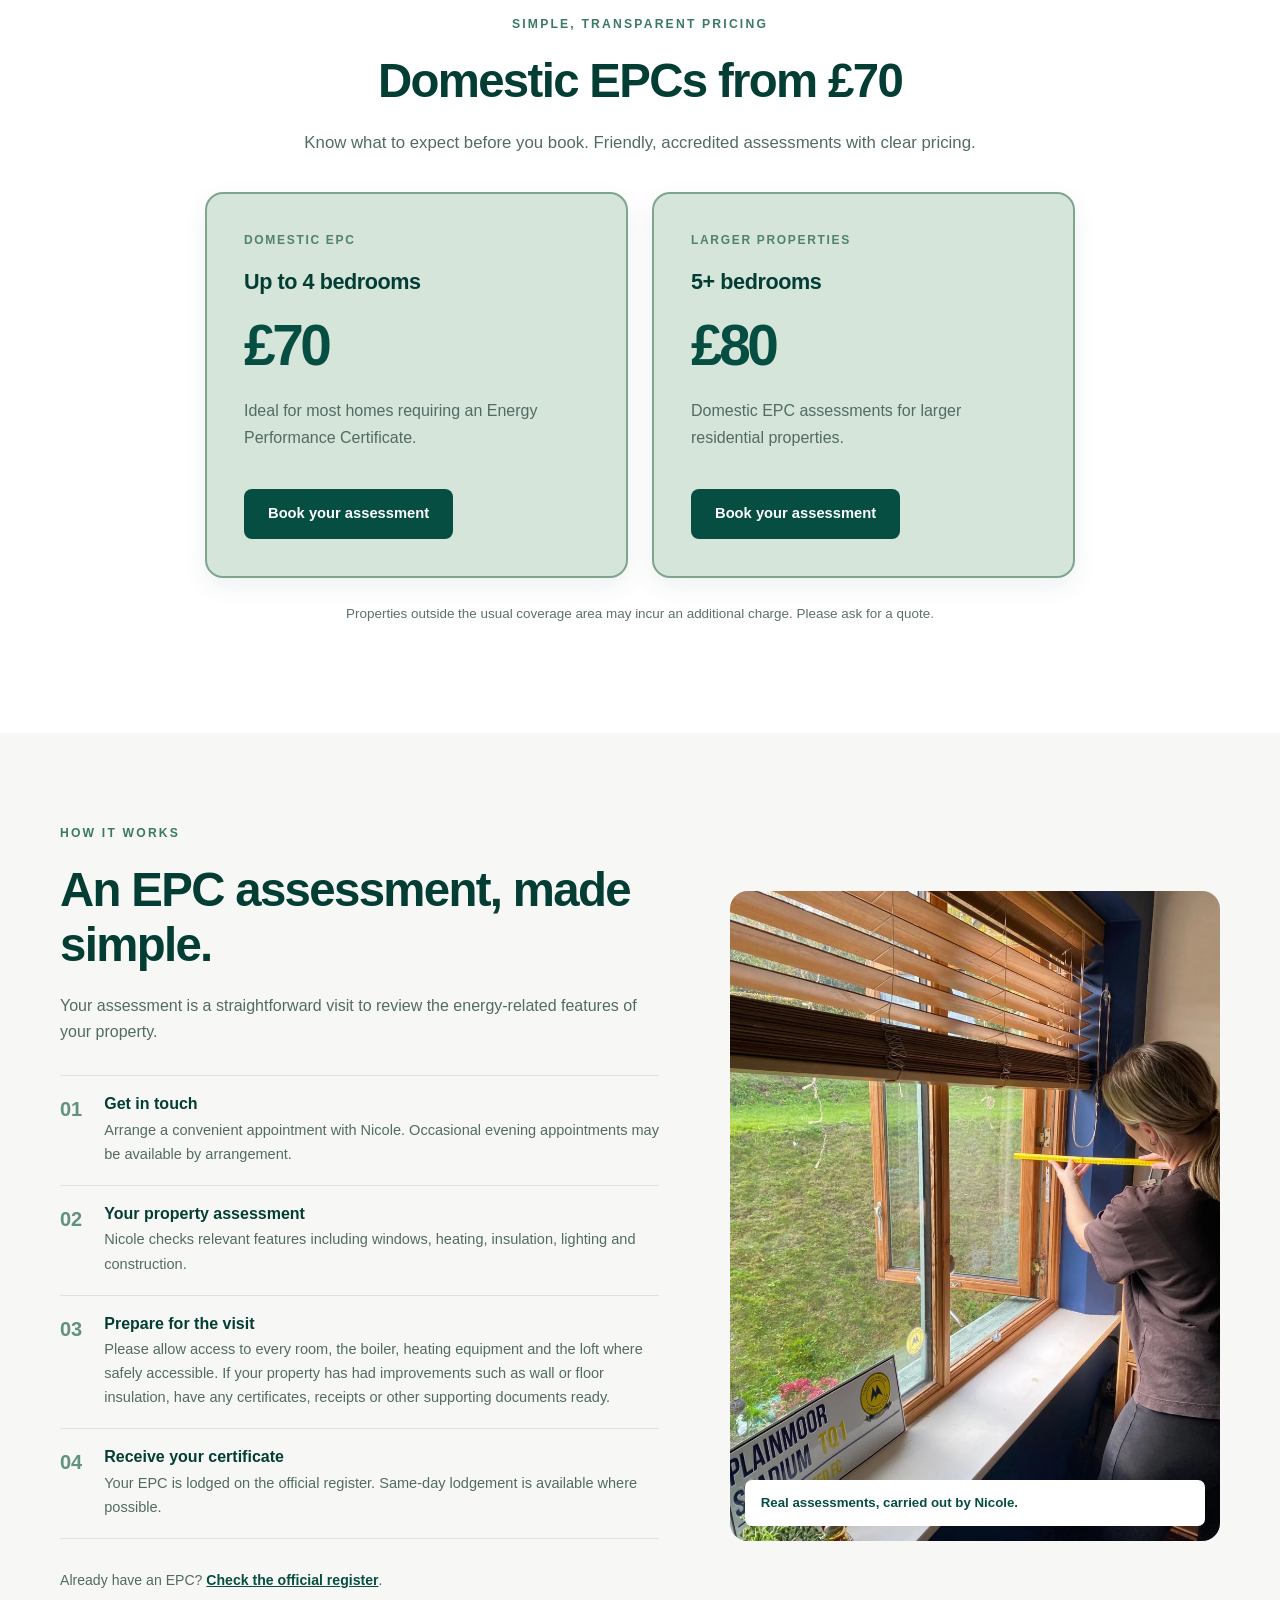
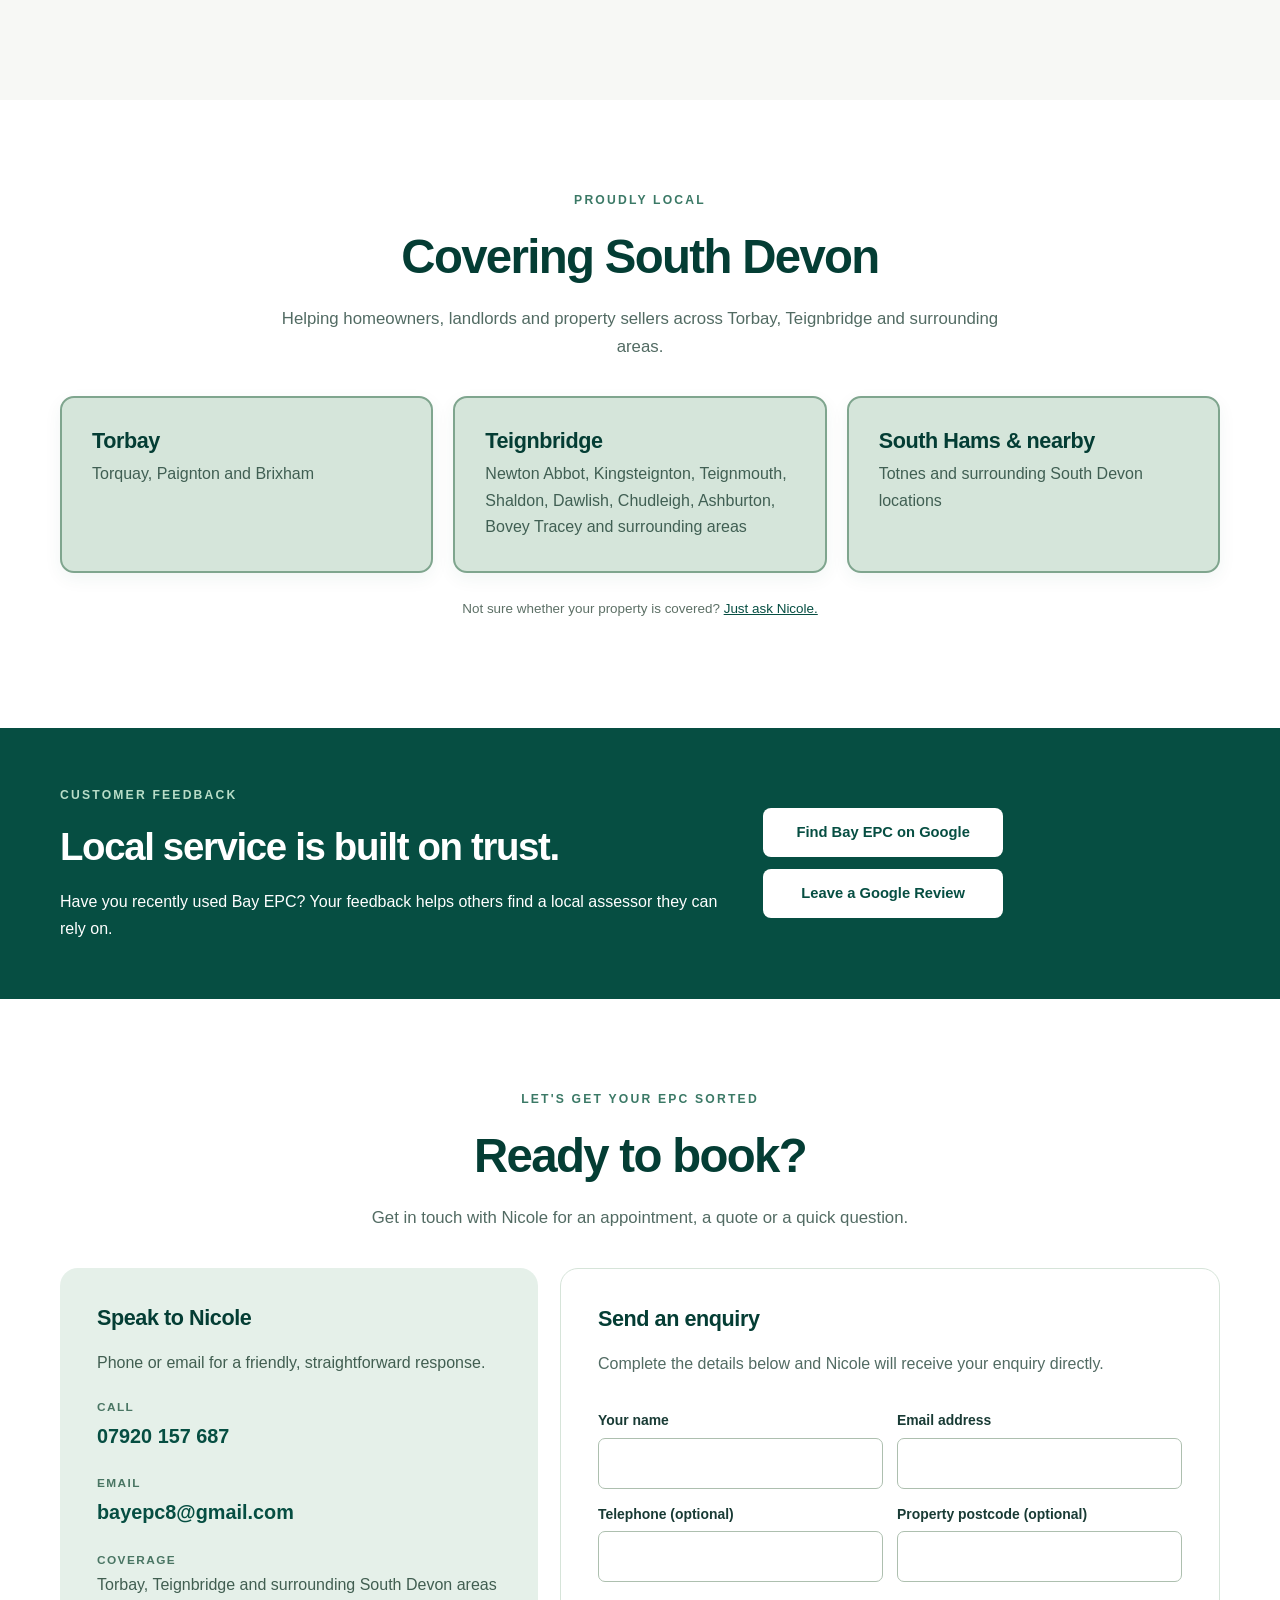
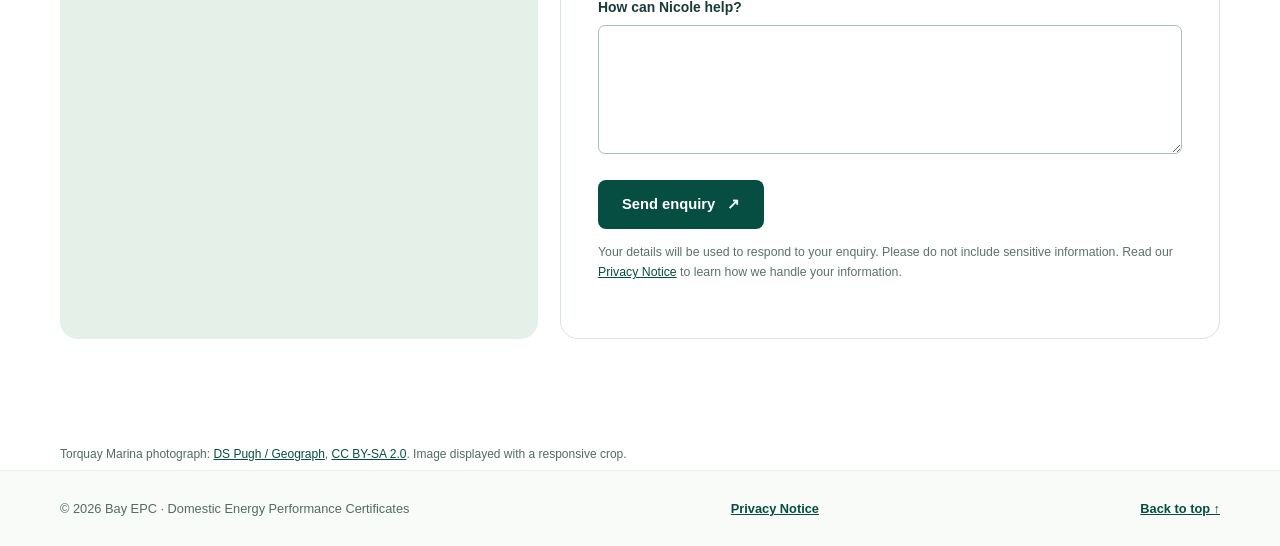
==== commit bee56f36: "Update index.html" ====
--- a/index.html
+++ b/index.html
@@ -42,7 +42,7 @@
       </div>
       <div class="hero-media">
         <img src="https://upload.wikimedia.org/wikipedia/commons/6/62/Torquay_Marina_and_Ferris_wheel_-_geograph.org.uk_-_8106966.jpg" alt="Real photograph of Torquay Marina and the English Riviera Wheel in Torbay" width="1024" height="683" fetchpriority="high">
-        <div class="hero-media-label">Torquay Marina · South Devon</div>
+       <div class="hero-media-label">Local EPC expertise, right on your doorstep</div>
       </div>
     </section>
 
